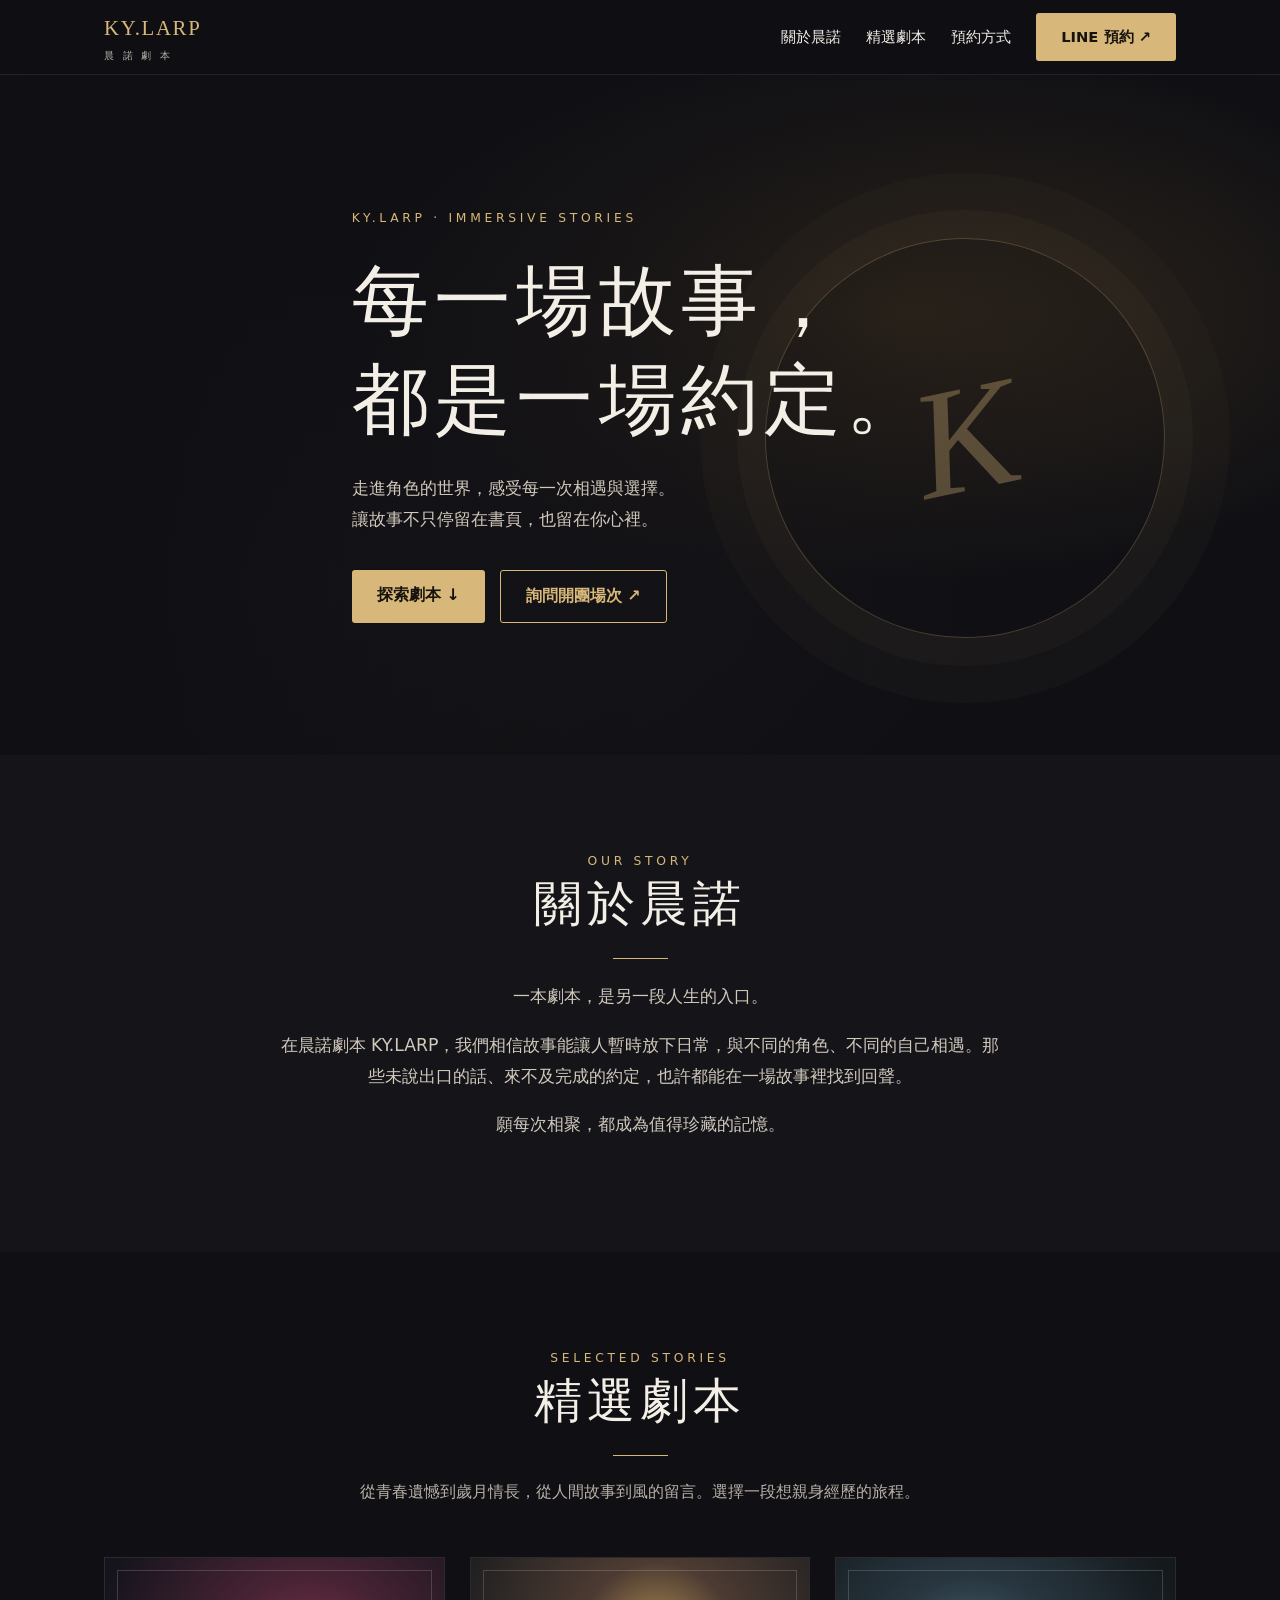
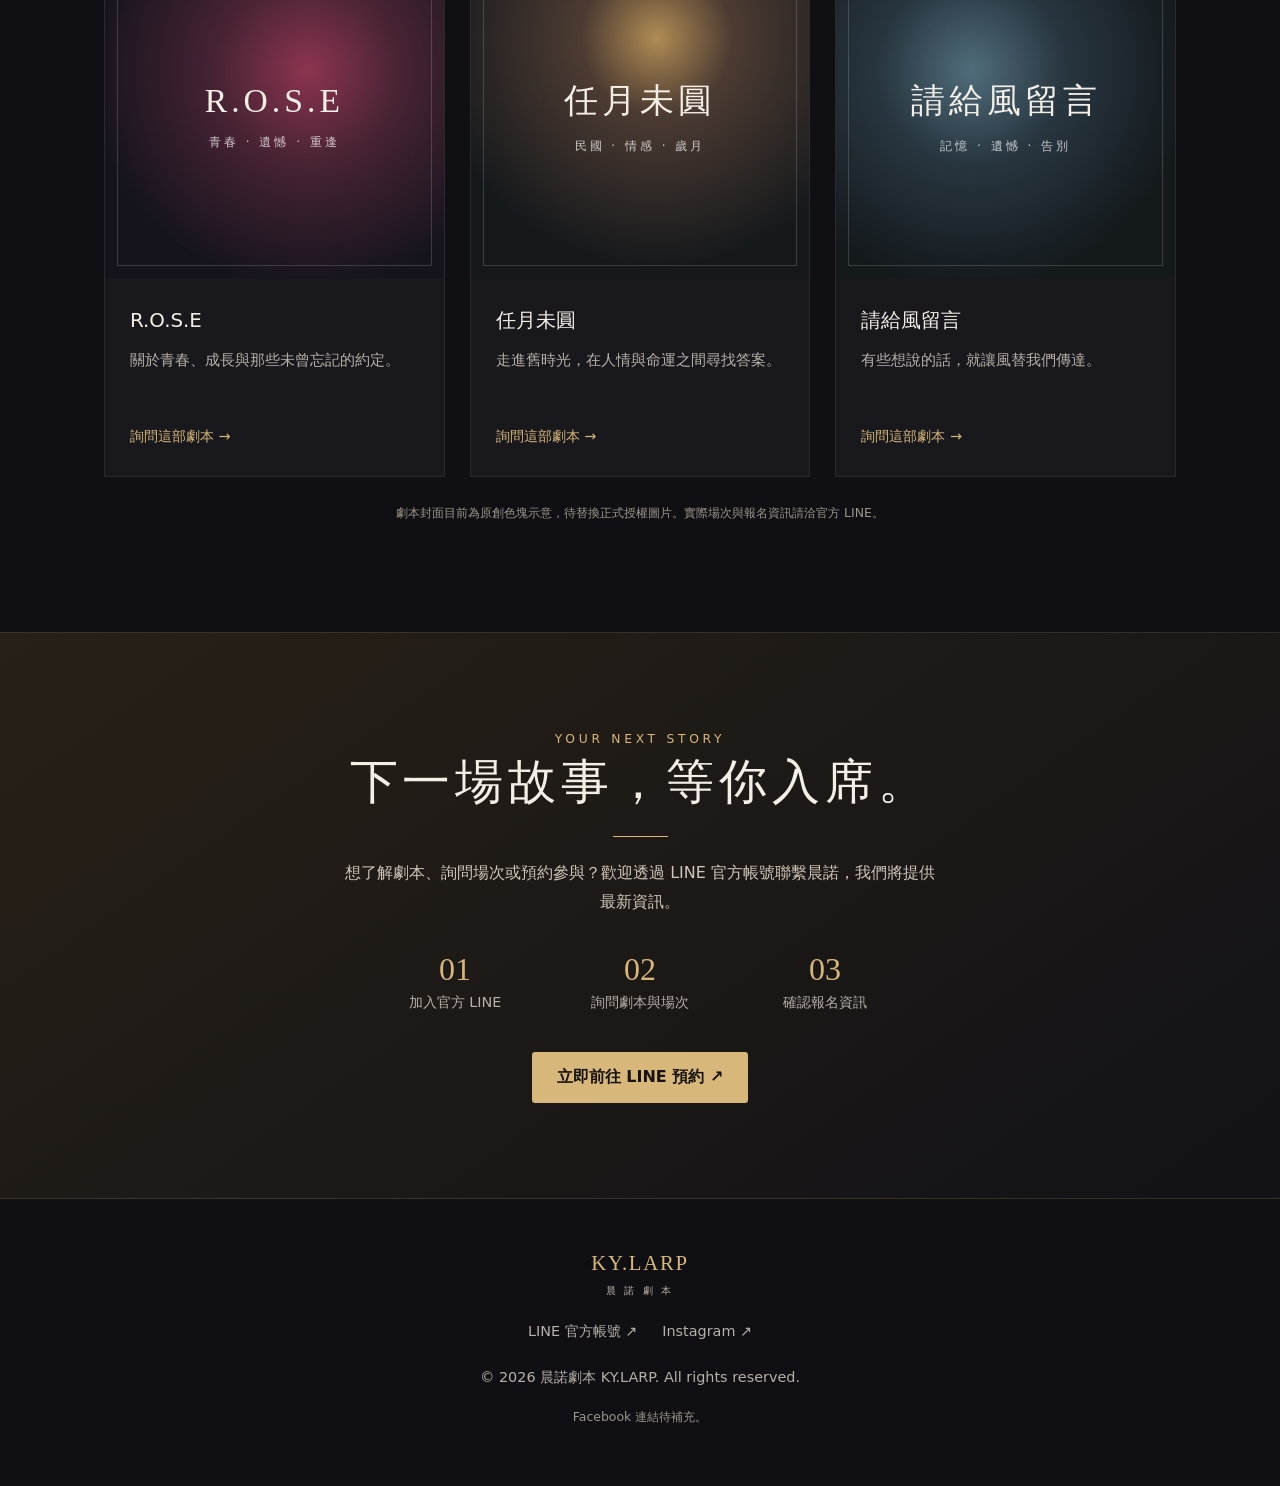
==== index.html @ 82d88dce "Add files via upload" ====
<!doctype html>
<html lang="zh-Hant"><head><meta charset="utf-8"><meta name="viewport" content="width=device-width,initial-scale=1"><meta name="description" content="晨諾劇本 KY.LARP｜每一場故事，都是一場約定。探索沉浸式劇本體驗，透過 LINE 官方帳號詢問場次與預約。"><meta name="theme-color" content="#101014"><title>晨諾劇本 KY.LARP｜每一場故事，都是一場約定</title><style>
:root{--bg:#101014;--panel:#19191d;--gold:#d7b77a;--light:#f3eee6;--muted:#b7b0a7;--line:#41372a}*{box-sizing:border-box}html{scroll-behavior:smooth}body{margin:0;background:var(--bg);color:var(--light);font-family:system-ui,-apple-system,"Noto Sans TC","Microsoft JhengHei",sans-serif;line-height:1.8}a{color:inherit;text-decoration:none}a:focus-visible{outline:2px solid var(--gold);outline-offset:5px}.wrap{max-width:1120px;margin:auto;padding:0 24px}header{position:sticky;top:0;z-index:20;background:#101014ee;backdrop-filter:blur(14px);border-bottom:1px solid #ffffff16}.nav{min-height:74px;display:flex;align-items:center;justify-content:space-between;gap:20px}.brand{font-family:Georgia,serif;font-size:1.3rem;letter-spacing:.08em;color:var(--gold);white-space:nowrap}.brand small{font-family:system-ui;font-size:.62rem;display:block;letter-spacing:.27em;color:var(--muted)}nav{display:flex;gap:25px;align-items:center;font-size:.92rem}nav a:hover,.social a:hover{color:var(--gold)}.btn{display:inline-block;background:var(--gold);color:#17120d;font-weight:700;border-radius:3px;padding:11px 25px;transition:.2s}.btn:hover{background:#f0d49e;transform:translateY(-2px)}.btn-outline{border:1px solid var(--gold);background:transparent;color:var(--gold)}.btn-outline:hover{background:#2a241b}.hero{min-height:680px;display:flex;align-items:center;position:relative;overflow:hidden;background:radial-gradient(ellipse at 70% 35%,#74552a55,transparent 43%),radial-gradient(ellipse at 20% 75%,#402c2b44,transparent 50%),#101014}.hero:before{content:"";position:absolute;inset:0;background:linear-gradient(90deg,#101014 10%,transparent 95%);pointer-events:none}.hero-content{position:relative;z-index:1;padding-top:100px;padding-bottom:100px}.eyebrow{letter-spacing:.3em;color:var(--gold);font-size:.77rem;text-transform:uppercase}.hero h1{font-size:clamp(2.6rem,6vw,5rem);font-weight:500;line-height:1.3;letter-spacing:.07em;margin:22px 0;font-family:Georgia,"Noto Serif TC",serif}.hero p{max-width:520px;color:#d2c9bd;font-size:1.07rem}.hero-actions{display:flex;gap:15px;flex-wrap:wrap;margin-top:35px}.ornament{position:absolute;right:9%;top:24%;width:min(35vw,400px);aspect-ratio:1;border:1px solid #d7b77a44;border-radius:50%;box-shadow:0 0 0 28px #d7b77a08,0 0 0 65px #d7b77a05;display:grid;place-items:center;color:#d7b77a55;font:italic clamp(5rem,12vw,11rem) Georgia,serif;transform:rotate(-12deg)}section{padding:95px 0}.section-title{text-align:center;margin:0 0 14px;font:400 clamp(2rem,4vw,3rem) Georgia,"Noto Serif TC",serif;letter-spacing:.1em}.sub{text-align:center;color:var(--muted);margin:0 auto 50px;max-width:670px}.divider{width:55px;height:1px;background:var(--gold);margin:22px auto}.about{background:#151519}.about-inner{max-width:730px;margin:auto;text-align:center;color:#d2c9bd;font-size:1.08rem}.grid{display:grid;grid-template-columns:repeat(3,minmax(0,1fr));gap:25px}.card{background:var(--panel);border:1px solid #ffffff14;overflow:hidden;transition:transform .2s,border-color .2s}.card:hover{transform:translateY(-5px);border-color:#d7b77a77}.cover{height:320px;display:flex;flex-direction:column;justify-content:center;align-items:center;text-align:center;padding:25px;position:relative;isolation:isolate;overflow:hidden}.cover:after{content:"";position:absolute;inset:12px;border:1px solid #ffffff2a;pointer-events:none}.cover h3{font:400 2.1rem Georgia,"Noto Serif TC",serif;letter-spacing:.12em;z-index:1;margin:0}.cover span{font-size:.75rem;letter-spacing:.25em;color:#ffffffbd;z-index:1;margin-top:12px}.rose{background:radial-gradient(circle at 60% 35%,#8c3450 0%,#472334 32%,#15141d 75%)}.moon{background:radial-gradient(circle at 55% 25%,#b08c54 0%,#4c3b32 25%,#16191c 75%)}.wind{background:radial-gradient(circle at 40% 35%,#506d7b 0%,#283640 32%,#14191c 75%)}.card-body{padding:25px}.card-body h4{font-size:1.24rem;margin:0 0 8px;font-weight:500}.card-body p{color:var(--muted);font-size:.94rem;min-height:55px;margin:0 0 20px}.card-body a{color:var(--gold);font-size:.9rem}.booking{background:linear-gradient(145deg,#272016,#121217);text-align:center;border-top:1px solid #d7b77a25;border-bottom:1px solid #d7b77a25}.booking p{color:#d0c7ba;max-width:600px;margin:0 auto 30px}.steps{display:flex;justify-content:center;gap:40px;flex-wrap:wrap;margin:35px auto}.step{min-width:145px}.step strong{display:block;font:2rem Georgia,serif;color:var(--gold)}.step span{color:var(--muted);font-size:.9rem}footer{padding:45px 0;text-align:center;color:var(--muted);font-size:.9rem}.social{display:flex;gap:25px;justify-content:center;flex-wrap:wrap;margin:20px 0}.note{font-size:.78rem;color:#9d9589}.mobile-menu{display:none}@media(max-width:760px){.nav{min-height:68px}.brand{font-size:1.1rem}nav{gap:12px;font-size:.78rem}nav .nav-about{display:none}.hero{min-height:570px}.hero-content{padding:90px 0}.ornament{opacity:.28;right:-12%;top:25%;width:60vw}.grid{grid-template-columns:1fr;max-width:470px;margin:auto}.cover{height:300px}section{padding:70px 0}.steps{gap:20px}}
</style></head><body>
<header><div class="wrap nav"><a class="brand" href="#home" aria-label="晨諾劇本首頁">KY.LARP<small>晨 諾 劇 本</small></a><nav aria-label="主選單"><a class="nav-about" href="#about">關於晨諾</a><a href="#stories">精選劇本</a><a href="#booking">預約方式</a><a class="btn" href="https://lin.ee/7139H4P" target="_blank" rel="noopener noreferrer">LINE 預約 ↗</a></nav></div></header>
<main><div class="hero" id="home"><div class="ornament" aria-hidden="true">K</div><div class="wrap hero-content"><div class="eyebrow">KY.LARP · Immersive Stories</div><h1>每一場故事，<br>都是一場約定。</h1><p>走進角色的世界，感受每一次相遇與選擇。<br>讓故事不只停留在書頁，也留在你心裡。</p><div class="hero-actions"><a class="btn" href="#stories">探索劇本 ↓</a><a class="btn btn-outline" href="https://lin.ee/7139H4P" target="_blank" rel="noopener noreferrer">詢問開團場次 ↗</a></div></div></div>
<section class="about" id="about"><div class="wrap"><div class="eyebrow" style="text-align:center">OUR STORY</div><h2 class="section-title">關於晨諾</h2><div class="divider"></div><div class="about-inner"><p>一本劇本，是另一段人生的入口。</p><p>在晨諾劇本 KY.LARP，我們相信故事能讓人暫時放下日常，與不同的角色、不同的自己相遇。那些未說出口的話、來不及完成的約定，也許都能在一場故事裡找到回聲。</p><p>願每次相聚，都成為值得珍藏的記憶。</p></div></div></section>
<section id="stories"><div class="wrap"><div class="eyebrow" style="text-align:center">SELECTED STORIES</div><h2 class="section-title">精選劇本</h2><div class="divider"></div><p class="sub">從青春遺憾到歲月情長，從人間故事到風的留言。選擇一段想親身經歷的旅程。</p><div class="grid"><article class="card"><div class="cover rose"><h3>R.O.S.E</h3><span>青春 · 遺憾 · 重逢</span></div><div class="card-body"><h4>R.O.S.E</h4><p>關於青春、成長與那些未曾忘記的約定。</p><a href="https://lin.ee/7139H4P" target="_blank" rel="noopener noreferrer">詢問這部劇本 →</a></div></article><article class="card"><div class="cover moon"><h3>任月未圓</h3><span>民國 · 情感 · 歲月</span></div><div class="card-body"><h4>任月未圓</h4><p>走進舊時光，在人情與命運之間尋找答案。</p><a href="https://lin.ee/7139H4P" target="_blank" rel="noopener noreferrer">詢問這部劇本 →</a></div></article><article class="card"><div class="cover wind"><h3>請給風留言</h3><span>記憶 · 遺憾 · 告別</span></div><div class="card-body"><h4>請給風留言</h4><p>有些想說的話，就讓風替我們傳達。</p><a href="https://lin.ee/7139H4P" target="_blank" rel="noopener noreferrer">詢問這部劇本 →</a></div></article></div><p class="note" style="text-align:center;margin-top:25px">劇本封面目前為原創色塊示意，待替換正式授權圖片。實際場次與報名資訊請洽官方 LINE。</p></div></section>
<section class="booking" id="booking"><div class="wrap"><div class="eyebrow">YOUR NEXT STORY</div><h2 class="section-title">下一場故事，等你入席。</h2><div class="divider"></div><p>想了解劇本、詢問場次或預約參與？歡迎透過 LINE 官方帳號聯繫晨諾，我們將提供最新資訊。</p><div class="steps"><div class="step"><strong>01</strong><span>加入官方 LINE</span></div><div class="step"><strong>02</strong><span>詢問劇本與場次</span></div><div class="step"><strong>03</strong><span>確認報名資訊</span></div></div><a class="btn" href="https://lin.ee/7139H4P" target="_blank" rel="noopener noreferrer">立即前往 LINE 預約 ↗</a></div></section></main>
<footer><div class="wrap"><div class="brand">KY.LARP<small>晨 諾 劇 本</small></div><div class="social"><a href="https://lin.ee/7139H4P" target="_blank" rel="noopener noreferrer">LINE 官方帳號 ↗</a><a href="https://www.instagram.com/ky.larp?obrf=MW9jNWhvdXUwZjFtaQ==" target="_blank" rel="noopener noreferrer">Instagram ↗</a></div><p>© <span id="year">2026</span> 晨諾劇本 KY.LARP. All rights reserved.</p><p class="note">Facebook 連結待補充。</p></div></footer><script>document.getElementById('year').textContent=new Date().getFullYear()</script></body></html>
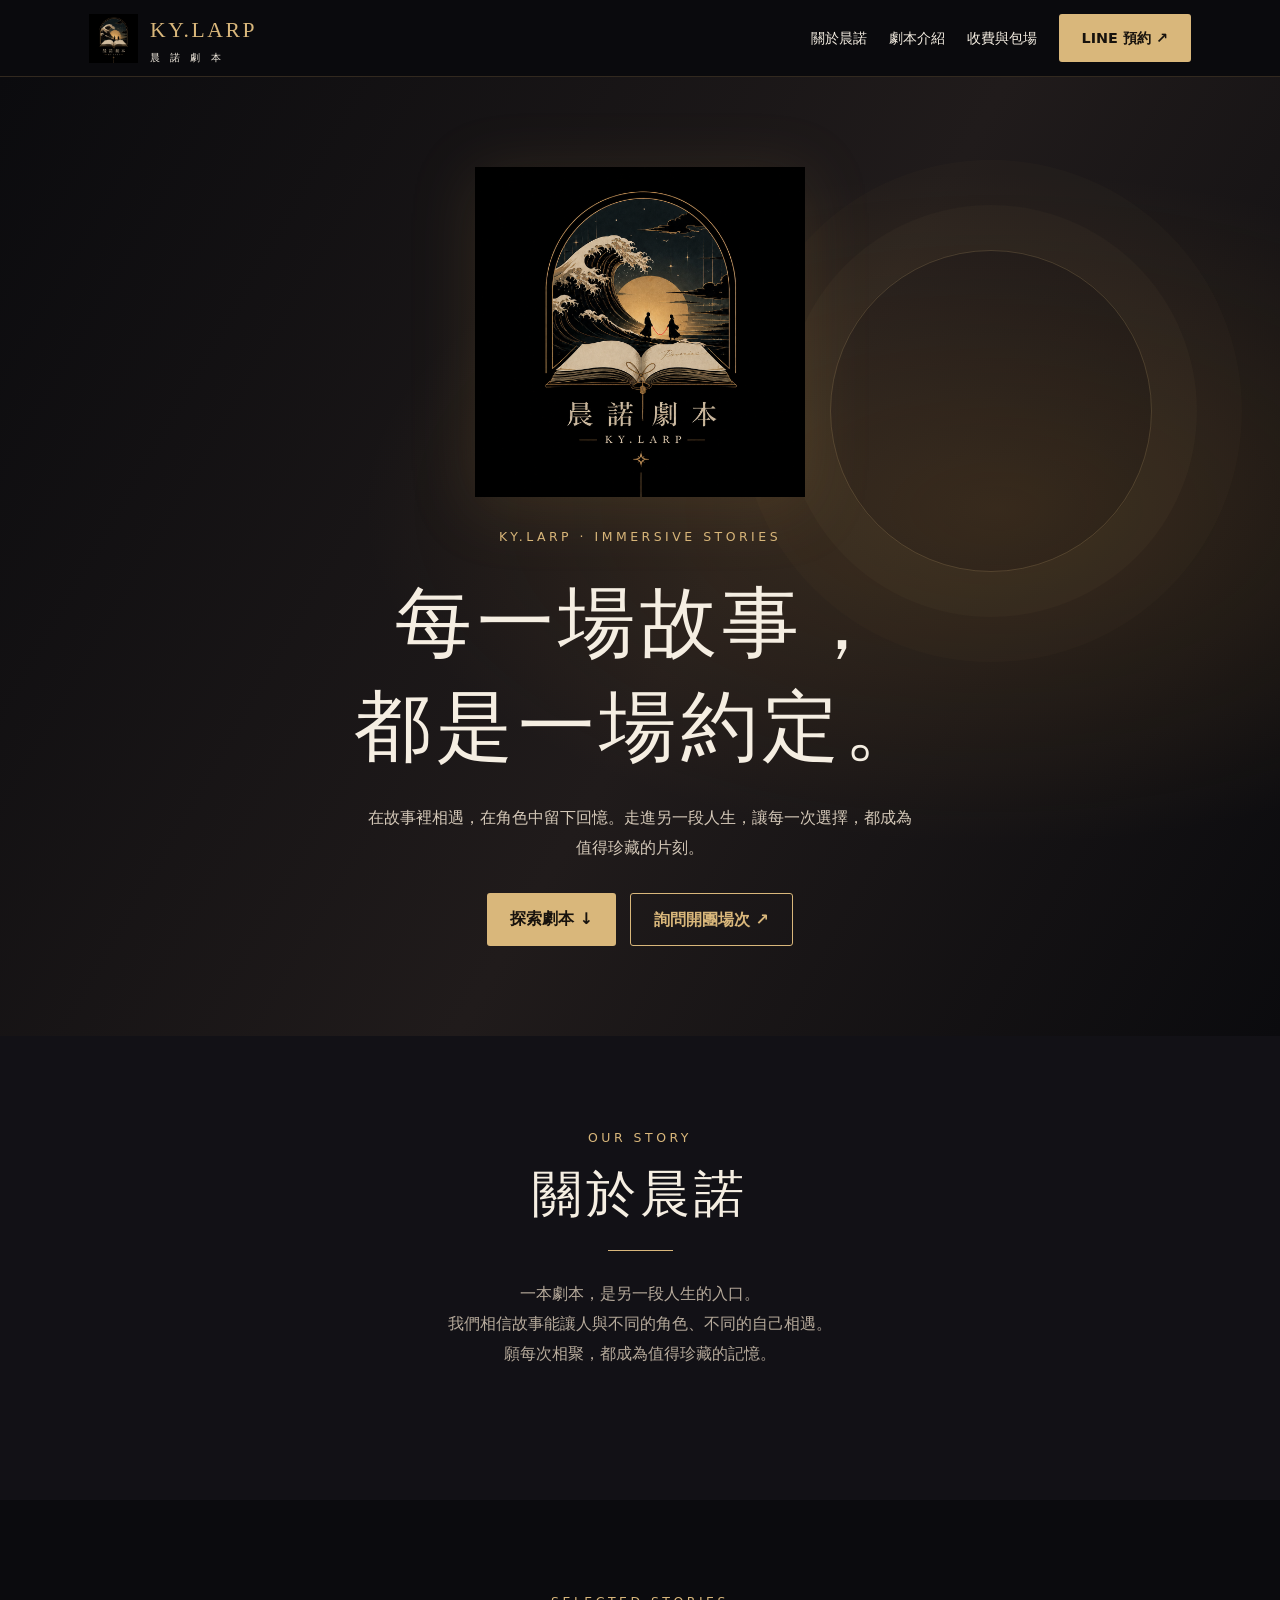
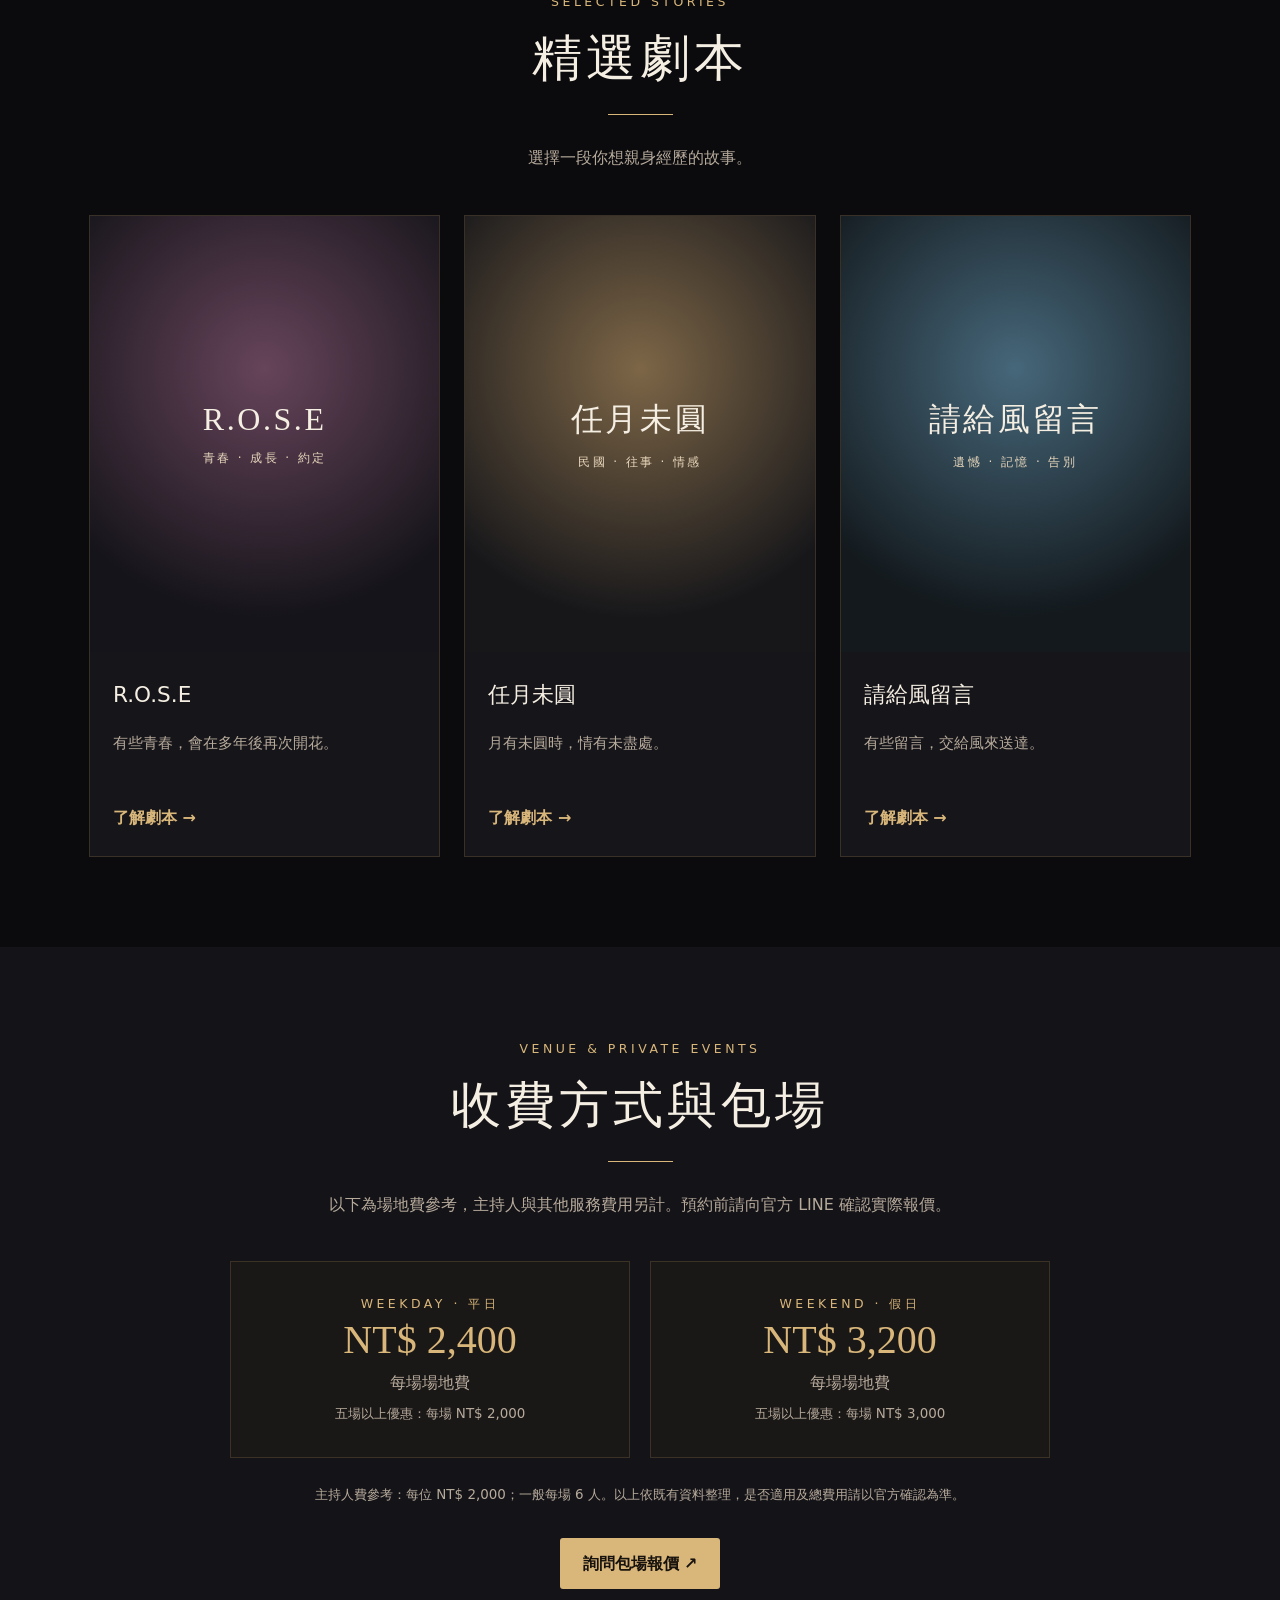
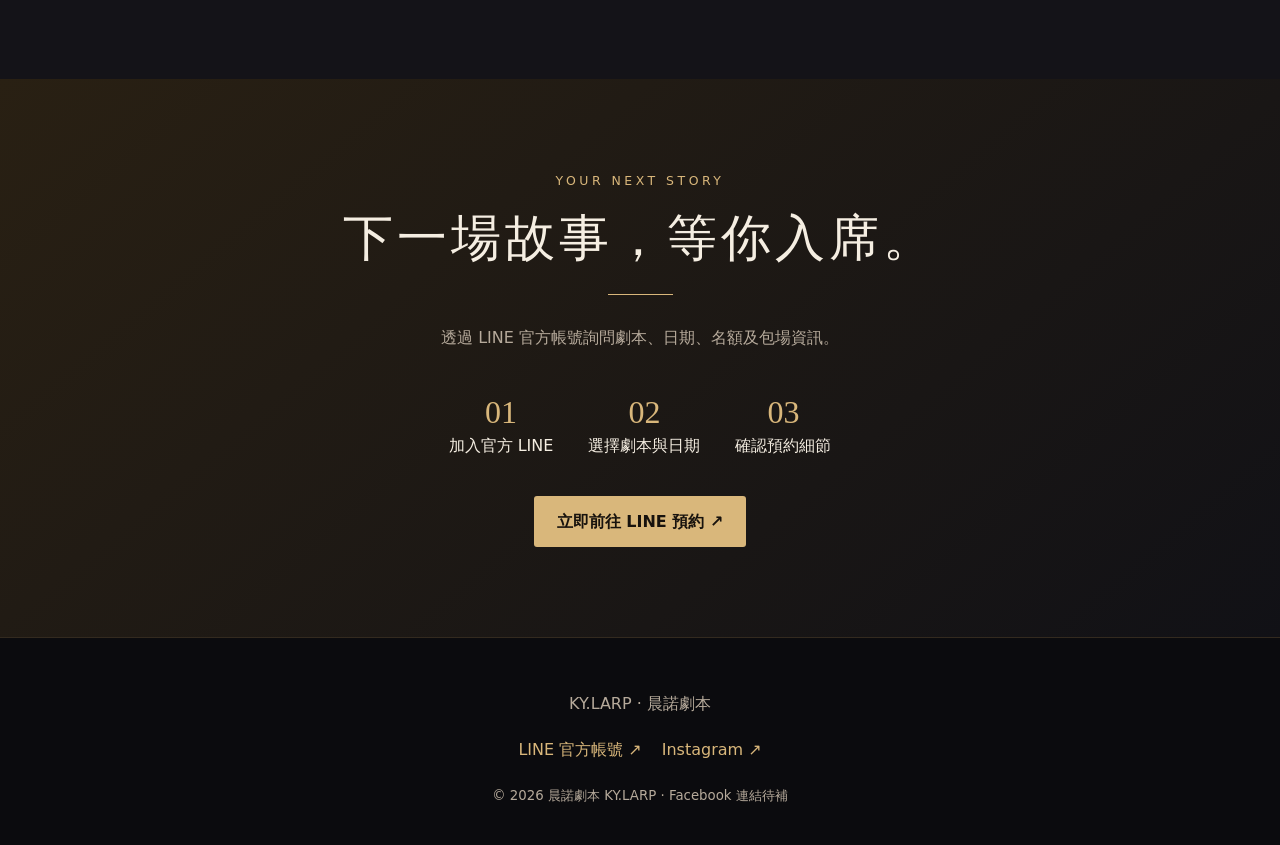
==== commit 9ffee07b: "Add files via upload" ====
--- a/index.html
+++ b/index.html
@@ -1,10 +1 @@
-<!doctype html>
-<html lang="zh-Hant"><head><meta charset="utf-8"><meta name="viewport" content="width=device-width,initial-scale=1"><meta name="description" content="晨諾劇本 KY.LARP｜每一場故事，都是一場約定。探索沉浸式劇本體驗，透過 LINE 官方帳號詢問場次與預約。"><meta name="theme-color" content="#101014"><title>晨諾劇本 KY.LARP｜每一場故事，都是一場約定</title><style>
-:root{--bg:#101014;--panel:#19191d;--gold:#d7b77a;--light:#f3eee6;--muted:#b7b0a7;--line:#41372a}*{box-sizing:border-box}html{scroll-behavior:smooth}body{margin:0;background:var(--bg);color:var(--light);font-family:system-ui,-apple-system,"Noto Sans TC","Microsoft JhengHei",sans-serif;line-height:1.8}a{color:inherit;text-decoration:none}a:focus-visible{outline:2px solid var(--gold);outline-offset:5px}.wrap{max-width:1120px;margin:auto;padding:0 24px}header{position:sticky;top:0;z-index:20;background:#101014ee;backdrop-filter:blur(14px);border-bottom:1px solid #ffffff16}.nav{min-height:74px;display:flex;align-items:center;justify-content:space-between;gap:20px}.brand{font-family:Georgia,serif;font-size:1.3rem;letter-spacing:.08em;color:var(--gold);white-space:nowrap}.brand small{font-family:system-ui;font-size:.62rem;display:block;letter-spacing:.27em;color:var(--muted)}nav{display:flex;gap:25px;align-items:center;font-size:.92rem}nav a:hover,.social a:hover{color:var(--gold)}.btn{display:inline-block;background:var(--gold);color:#17120d;font-weight:700;border-radius:3px;padding:11px 25px;transition:.2s}.btn:hover{background:#f0d49e;transform:translateY(-2px)}.btn-outline{border:1px solid var(--gold);background:transparent;color:var(--gold)}.btn-outline:hover{background:#2a241b}.hero{min-height:680px;display:flex;align-items:center;position:relative;overflow:hidden;background:radial-gradient(ellipse at 70% 35%,#74552a55,transparent 43%),radial-gradient(ellipse at 20% 75%,#402c2b44,transparent 50%),#101014}.hero:before{content:"";position:absolute;inset:0;background:linear-gradient(90deg,#101014 10%,transparent 95%);pointer-events:none}.hero-content{position:relative;z-index:1;padding-top:100px;padding-bottom:100px}.eyebrow{letter-spacing:.3em;color:var(--gold);font-size:.77rem;text-transform:uppercase}.hero h1{font-size:clamp(2.6rem,6vw,5rem);font-weight:500;line-height:1.3;letter-spacing:.07em;margin:22px 0;font-family:Georgia,"Noto Serif TC",serif}.hero p{max-width:520px;color:#d2c9bd;font-size:1.07rem}.hero-actions{display:flex;gap:15px;flex-wrap:wrap;margin-top:35px}.ornament{position:absolute;right:9%;top:24%;width:min(35vw,400px);aspect-ratio:1;border:1px solid #d7b77a44;border-radius:50%;box-shadow:0 0 0 28px #d7b77a08,0 0 0 65px #d7b77a05;display:grid;place-items:center;color:#d7b77a55;font:italic clamp(5rem,12vw,11rem) Georgia,serif;transform:rotate(-12deg)}section{padding:95px 0}.section-title{text-align:center;margin:0 0 14px;font:400 clamp(2rem,4vw,3rem) Georgia,"Noto Serif TC",serif;letter-spacing:.1em}.sub{text-align:center;color:var(--muted);margin:0 auto 50px;max-width:670px}.divider{width:55px;height:1px;background:var(--gold);margin:22px auto}.about{background:#151519}.about-inner{max-width:730px;margin:auto;text-align:center;color:#d2c9bd;font-size:1.08rem}.grid{display:grid;grid-template-columns:repeat(3,minmax(0,1fr));gap:25px}.card{background:var(--panel);border:1px solid #ffffff14;overflow:hidden;transition:transform .2s,border-color .2s}.card:hover{transform:translateY(-5px);border-color:#d7b77a77}.cover{height:320px;display:flex;flex-direction:column;justify-content:center;align-items:center;text-align:center;padding:25px;position:relative;isolation:isolate;overflow:hidden}.cover:after{content:"";position:absolute;inset:12px;border:1px solid #ffffff2a;pointer-events:none}.cover h3{font:400 2.1rem Georgia,"Noto Serif TC",serif;letter-spacing:.12em;z-index:1;margin:0}.cover span{font-size:.75rem;letter-spacing:.25em;color:#ffffffbd;z-index:1;margin-top:12px}.rose{background:radial-gradient(circle at 60% 35%,#8c3450 0%,#472334 32%,#15141d 75%)}.moon{background:radial-gradient(circle at 55% 25%,#b08c54 0%,#4c3b32 25%,#16191c 75%)}.wind{background:radial-gradient(circle at 40% 35%,#506d7b 0%,#283640 32%,#14191c 75%)}.card-body{padding:25px}.card-body h4{font-size:1.24rem;margin:0 0 8px;font-weight:500}.card-body p{color:var(--muted);font-size:.94rem;min-height:55px;margin:0 0 20px}.card-body a{color:var(--gold);font-size:.9rem}.booking{background:linear-gradient(145deg,#272016,#121217);text-align:center;border-top:1px solid #d7b77a25;border-bottom:1px solid #d7b77a25}.booking p{color:#d0c7ba;max-width:600px;margin:0 auto 30px}.steps{display:flex;justify-content:center;gap:40px;flex-wrap:wrap;margin:35px auto}.step{min-width:145px}.step strong{display:block;font:2rem Georgia,serif;color:var(--gold)}.step span{color:var(--muted);font-size:.9rem}footer{padding:45px 0;text-align:center;color:var(--muted);font-size:.9rem}.social{display:flex;gap:25px;justify-content:center;flex-wrap:wrap;margin:20px 0}.note{font-size:.78rem;color:#9d9589}.mobile-menu{display:none}@media(max-width:760px){.nav{min-height:68px}.brand{font-size:1.1rem}nav{gap:12px;font-size:.78rem}nav .nav-about{display:none}.hero{min-height:570px}.hero-content{padding:90px 0}.ornament{opacity:.28;right:-12%;top:25%;width:60vw}.grid{grid-template-columns:1fr;max-width:470px;margin:auto}.cover{height:300px}section{padding:70px 0}.steps{gap:20px}}
-</style></head><body>
-<header><div class="wrap nav"><a class="brand" href="#home" aria-label="晨諾劇本首頁">KY.LARP<small>晨 諾 劇 本</small></a><nav aria-label="主選單"><a class="nav-about" href="#about">關於晨諾</a><a href="#stories">精選劇本</a><a href="#booking">預約方式</a><a class="btn" href="https://lin.ee/7139H4P" target="_blank" rel="noopener noreferrer">LINE 預約 ↗</a></nav></div></header>
-<main><div class="hero" id="home"><div class="ornament" aria-hidden="true">K</div><div class="wrap hero-content"><div class="eyebrow">KY.LARP · Immersive Stories</div><h1>每一場故事，<br>都是一場約定。</h1><p>走進角色的世界，感受每一次相遇與選擇。<br>讓故事不只停留在書頁，也留在你心裡。</p><div class="hero-actions"><a class="btn" href="#stories">探索劇本 ↓</a><a class="btn btn-outline" href="https://lin.ee/7139H4P" target="_blank" rel="noopener noreferrer">詢問開團場次 ↗</a></div></div></div>
-<section class="about" id="about"><div class="wrap"><div class="eyebrow" style="text-align:center">OUR STORY</div><h2 class="section-title">關於晨諾</h2><div class="divider"></div><div class="about-inner"><p>一本劇本，是另一段人生的入口。</p><p>在晨諾劇本 KY.LARP，我們相信故事能讓人暫時放下日常，與不同的角色、不同的自己相遇。那些未說出口的話、來不及完成的約定，也許都能在一場故事裡找到回聲。</p><p>願每次相聚，都成為值得珍藏的記憶。</p></div></div></section>
-<section id="stories"><div class="wrap"><div class="eyebrow" style="text-align:center">SELECTED STORIES</div><h2 class="section-title">精選劇本</h2><div class="divider"></div><p class="sub">從青春遺憾到歲月情長，從人間故事到風的留言。選擇一段想親身經歷的旅程。</p><div class="grid"><article class="card"><div class="cover rose"><h3>R.O.S.E</h3><span>青春 · 遺憾 · 重逢</span></div><div class="card-body"><h4>R.O.S.E</h4><p>關於青春、成長與那些未曾忘記的約定。</p><a href="https://lin.ee/7139H4P" target="_blank" rel="noopener noreferrer">詢問這部劇本 →</a></div></article><article class="card"><div class="cover moon"><h3>任月未圓</h3><span>民國 · 情感 · 歲月</span></div><div class="card-body"><h4>任月未圓</h4><p>走進舊時光，在人情與命運之間尋找答案。</p><a href="https://lin.ee/7139H4P" target="_blank" rel="noopener noreferrer">詢問這部劇本 →</a></div></article><article class="card"><div class="cover wind"><h3>請給風留言</h3><span>記憶 · 遺憾 · 告別</span></div><div class="card-body"><h4>請給風留言</h4><p>有些想說的話，就讓風替我們傳達。</p><a href="https://lin.ee/7139H4P" target="_blank" rel="noopener noreferrer">詢問這部劇本 →</a></div></article></div><p class="note" style="text-align:center;margin-top:25px">劇本封面目前為原創色塊示意，待替換正式授權圖片。實際場次與報名資訊請洽官方 LINE。</p></div></section>
-<section class="booking" id="booking"><div class="wrap"><div class="eyebrow">YOUR NEXT STORY</div><h2 class="section-title">下一場故事，等你入席。</h2><div class="divider"></div><p>想了解劇本、詢問場次或預約參與？歡迎透過 LINE 官方帳號聯繫晨諾，我們將提供最新資訊。</p><div class="steps"><div class="step"><strong>01</strong><span>加入官方 LINE</span></div><div class="step"><strong>02</strong><span>詢問劇本與場次</span></div><div class="step"><strong>03</strong><span>確認報名資訊</span></div></div><a class="btn" href="https://lin.ee/7139H4P" target="_blank" rel="noopener noreferrer">立即前往 LINE 預約 ↗</a></div></section></main>
-<footer><div class="wrap"><div class="brand">KY.LARP<small>晨 諾 劇 本</small></div><div class="social"><a href="https://lin.ee/7139H4P" target="_blank" rel="noopener noreferrer">LINE 官方帳號 ↗</a><a href="https://www.instagram.com/ky.larp?obrf=MW9jNWhvdXUwZjFtaQ==" target="_blank" rel="noopener noreferrer">Instagram ↗</a></div><p>© <span id="year">2026</span> 晨諾劇本 KY.LARP. All rights reserved.</p><p class="note">Facebook 連結待補充。</p></div></footer><script>document.getElementById('year').textContent=new Date().getFullYear()</script></body></html>
+<!doctype html><html lang="zh-Hant"><head><meta charset="utf-8"><meta name="viewport" content="width=device-width,initial-scale=1"><meta name="theme-color" content="#0b0b0e"><meta name="description" content="晨諾劇本 KY.LARP｜沉浸式劇本體驗、劇本介紹與預約詢問。"><title>官方網站｜晨諾劇本 KY.LARP</title><link rel="stylesheet" href="assets/style.css"></head><body><header><div class="wrap nav"><a class="brand" href="index.html" aria-label="晨諾劇本首頁"><img src="assets/logo.png" alt="" onerror="this.hidden=true"> <span>KY.LARP<small>晨 諾 劇 本</small></span></a><nav aria-label="網站導覽"><a href="index.html#about">關於晨諾</a><a href="index.html#stories">劇本介紹</a><a href="index.html#pricing">收費與包場</a><a class="btn" href="https://lin.ee/7139H4P" target="_blank" rel="noopener noreferrer">LINE 預約 ↗</a></nav></div></header><main><section class="hero" id="home"><div class="wrap"><img class="hero-logo" src="assets/logo.png" alt="晨諾劇本 KY.LARP 官方品牌標誌"><div class="eyebrow">KY.LARP · IMMERSIVE STORIES</div><h1>每一場故事，<br>都是一場約定。</h1><p>在故事裡相遇，在角色中留下回憶。走進另一段人生，讓每一次選擇，都成為值得珍藏的片刻。</p><div class="actions"><a class="btn" href="#stories">探索劇本 ↓</a><a class="btn outline" href="https://lin.ee/7139H4P" target="_blank" rel="noopener noreferrer">詢問開團場次 ↗</a></div></div></section><section class="about center" id="about"><div class="wrap"><div class="eyebrow">OUR STORY</div><h2 class="section-title">關於晨諾</h2><div class="rule"></div><p class="lead">一本劇本，是另一段人生的入口。<br>我們相信故事能讓人與不同的角色、不同的自己相遇。<br>願每次相聚，都成為值得珍藏的記憶。</p></div></section><section id="stories"><div class="wrap"><div class="eyebrow center">SELECTED STORIES</div><h2 class="section-title center">精選劇本</h2><div class="rule"></div><p class="lead center">選擇一段你想親身經歷的故事。</p><div class="grid"><article class="card"><a href="stories/rose.html" aria-label="查看R.O.S.E介紹"><div class="cover rose"><img src="assets/rose.jpg" alt="R.O.S.E 正式封面" onerror="this.hidden=true"><div class="fallback">R.O.S.E<small>青春 · 成長 · 約定</small></div></div></a><div class="card-body"><h3>R.O.S.E</h3><p>有些青春，會在多年後再次開花。</p><a class="textlink" href="stories/rose.html">了解劇本 →</a></div></article><article class="card"><a href="stories/moon.html" aria-label="查看任月未圓介紹"><div class="cover moon"><img src="assets/moon.jpg" alt="任月未圓 正式封面" onerror="this.hidden=true"><div class="fallback">任月未圓<small>民國 · 往事 · 情感</small></div></div></a><div class="card-body"><h3>任月未圓</h3><p>月有未圓時，情有未盡處。</p><a class="textlink" href="stories/moon.html">了解劇本 →</a></div></article><article class="card"><a href="stories/wind.html" aria-label="查看請給風留言介紹"><div class="cover wind"><img src="assets/wind.jpg" alt="請給風留言 正式封面" onerror="this.hidden=true"><div class="fallback">請給風留言<small>遺憾 · 記憶 · 告別</small></div></div></a><div class="card-body"><h3>請給風留言</h3><p>有些留言，交給風來送達。</p><a class="textlink" href="stories/wind.html">了解劇本 →</a></div></article></div></div></section><section class="pricing" id="pricing"><div class="wrap center"><div class="eyebrow">VENUE & PRIVATE EVENTS</div><h2 class="section-title">收費方式與包場</h2><div class="rule"></div><p class="lead">以下為場地費參考，主持人與其他服務費用另計。預約前請向官方 LINE 確認實際報價。</p><div class="price-grid"><div class="price-box"><div class="eyebrow">WEEKDAY · 平日</div><strong>NT$ 2,400</strong><p>每場場地費</p><div class="fine">五場以上優惠：每場 NT$ 2,000</div></div><div class="price-box"><div class="eyebrow">WEEKEND · 假日</div><strong>NT$ 3,200</strong><p>每場場地費</p><div class="fine">五場以上優惠：每場 NT$ 3,000</div></div></div><p class="fine" style="margin-top:25px">主持人費參考：每位 NT$ 2,000；一般每場 6 人。以上依既有資料整理，是否適用及總費用請以官方確認為準。</p><div class="actions" style="justify-content:center"><a class="btn" href="https://lin.ee/7139H4P" target="_blank" rel="noopener noreferrer">詢問包場報價 ↗</a></div></div></section><section class="booking" id="booking"><div class="wrap"><div class="eyebrow">YOUR NEXT STORY</div><h2 class="section-title">下一場故事，等你入席。</h2><div class="rule"></div><p class="lead">透過 LINE 官方帳號詢問劇本、日期、名額及包場資訊。</p><div class="steps"><div><span>01</span>加入官方 LINE</div><div><span>02</span>選擇劇本與日期</div><div><span>03</span>確認預約細節</div></div><a class="btn" href="https://lin.ee/7139H4P" target="_blank" rel="noopener noreferrer">立即前往 LINE 預約 ↗</a></div></section></main><footer><div class="wrap"><p>KY.LARP · 晨諾劇本</p><p><a href="https://lin.ee/7139H4P" target="_blank" rel="noopener noreferrer">LINE 官方帳號 ↗</a><a href="https://www.instagram.com/ky.larp?obrf=MW9jNWhvdXUwZjFtaQ==" target="_blank" rel="noopener noreferrer">Instagram ↗</a></p><small>© <span id="year">2026</span> 晨諾劇本 KY.LARP · Facebook 連結待補</small></div></footer><script>document.getElementById('year').textContent=new Date().getFullYear()</script></body></html>
--- a/assets/style.css
+++ b/assets/style.css
@@ -0,0 +1,9 @@
+
+:root{--bg:#0b0b0e;--panel:#16151a;--gold:#d9b77b;--cream:#f5eee2;--muted:#b6aa9b;--border:#6e583b66}*{box-sizing:border-box}html{scroll-behavior:smooth}body{margin:0;background:var(--bg);color:var(--cream);font-family:system-ui,"Noto Sans TC",sans-serif;line-height:1.85}a{color:inherit;text-decoration:none}a:focus-visible{outline:2px solid var(--gold);outline-offset:4px}.wrap{max-width:1150px;margin:auto;padding:0 24px}header{position:sticky;top:0;z-index:9;background:#0b0b0ef0;border-bottom:1px solid var(--border);backdrop-filter:blur(12px)}.nav{display:flex;align-items:center;justify-content:space-between;min-height:76px;gap:20px}.brand{display:flex;align-items:center;gap:12px;font-family:Georgia,serif;letter-spacing:.12em;color:var(--gold);font-size:1.35rem}.brand img{width:49px;height:49px;object-fit:contain}.brand small{display:block;font:10px system-ui;letter-spacing:.35em;color:var(--cream)}nav{display:flex;gap:22px;align-items:center;font-size:.9rem}nav a:hover,.textlink:hover{color:var(--gold)}.btn{display:inline-block;background:var(--gold);color:#17120d;padding:11px 23px;border-radius:3px;font-weight:700}.btn:hover{background:#f2d5a1}.outline{background:transparent;color:var(--gold);border:1px solid var(--gold)}.outline:hover{background:#342a1b}.hero{position:relative;min-height:640px;display:flex;align-items:center;background:radial-gradient(ellipse at 78% 45%,#88602a44,transparent 45%),linear-gradient(120deg,#0b0b0e,#201b1b 55%,#0b0b0e)}.hero:after{content:"";position:absolute;right:10%;top:18%;width:320px;height:320px;border:1px solid #d9b77b35;border-radius:50%;box-shadow:0 0 0 45px #d9b77b08,0 0 0 90px #d9b77b05;pointer-events:none}.hero .wrap{width:100%;position:relative;z-index:1}.eyebrow{color:var(--gold);font-size:.78rem;letter-spacing:.28em}.hero h1{font:400 clamp(2.7rem,6vw,5.4rem)/1.35 Georgia,"Noto Serif TC",serif;letter-spacing:.06em;margin:24px 0}.hero p{max-width:550px;color:#d4c8b8}.actions{display:flex;flex-wrap:wrap;gap:14px;margin-top:30px}section{padding:90px 0}.center{text-align:center}.section-title{font:400 clamp(2rem,4vw,3.1rem) Georgia,"Noto Serif TC",serif;letter-spacing:.08em;margin:12px 0}.lead{color:var(--muted);max-width:730px;margin:0 auto 42px}.rule{width:65px;height:1px;background:var(--gold);margin:22px auto 28px}.about{background:#121116}.grid{display:grid;grid-template-columns:repeat(3,minmax(0,1fr));gap:24px}.card{background:var(--panel);border:1px solid var(--border);overflow:hidden;transition:transform .2s}.card:hover{transform:translateY(-4px)}.cover{aspect-ratio:4/5;position:relative;display:grid;place-items:center;overflow:hidden;background:radial-gradient(circle at 50% 35%,#66445a,#15141a 75%)}.cover.moon{background:radial-gradient(circle at 50% 35%,#7d6647,#17171a 75%)}.cover.wind{background:radial-gradient(circle at 50% 35%,#46677a,#13191d 75%)}.cover img{position:absolute;inset:0;width:100%;height:100%;object-fit:cover}.cover .fallback{position:relative;text-align:center;padding:24px;font:400 2rem Georgia,"Noto Serif TC",serif;letter-spacing:.08em}.cover .fallback small{display:block;font:12px system-ui;letter-spacing:.2em;color:#e8d7bc;margin-top:12px}.cover:has(img:not([hidden])) .fallback{display:none}.card-body{padding:23px}.card-body h3{margin:0 0 8px;font-size:1.35rem;font-weight:500}.card-body p{color:var(--muted);font-size:.93rem;min-height:58px}.textlink{color:var(--gold);font-weight:600}.pricing{background:#141318}.price-grid{display:grid;grid-template-columns:repeat(2,1fr);gap:20px;max-width:820px;margin:auto}.price-box{border:1px solid var(--border);background:#1a1717;padding:30px}.price-box strong{font:400 2.5rem Georgia,serif;color:var(--gold)}.price-box p{margin:5px 0;color:var(--muted)}.fine{font-size:.84rem;color:var(--muted)}.booking{text-align:center;background:linear-gradient(140deg,#292013,#111116)}.steps{display:flex;justify-content:center;flex-wrap:wrap;gap:35px;margin:35px 0}.steps span{color:var(--gold);font:2rem Georgia,serif;display:block}footer{border-top:1px solid var(--border);padding:35px 0;text-align:center;color:var(--muted)}footer a{margin:0 10px;color:var(--gold)}.story-hero{padding:75px 0;background:linear-gradient(120deg,#17131a,#111114)}.story-layout{display:grid;grid-template-columns:minmax(220px,370px) 1fr;gap:65px;align-items:center}.story-layout .cover{border:1px solid var(--border)}.story-layout h1{font:400 clamp(2.7rem,5vw,4.5rem) Georgia,"Noto Serif TC",serif;margin:15px 0}.story-layout p{color:#d2c7ba}.story-info{max-width:790px;margin:auto}.story-info p{color:#d2c7ba}.back{color:var(--gold);display:inline-block;margin-bottom:22px}.asset-note{font-size:.8rem;color:#a79c8e}@media(max-width:800px){.nav{flex-wrap:wrap;padding:12px 0}nav{gap:12px;flex-wrap:wrap;font-size:.8rem}.hero{min-height:550px}.hero:after{opacity:.25;right:-140px}.grid{grid-template-columns:1fr;max-width:460px;margin:auto}.price-grid,.story-layout{grid-template-columns:1fr}.story-layout{gap:25px}.story-layout .cover{max-width:340px}section{padding:65px 0}}@media(prefers-reduced-motion:reduce){html{scroll-behavior:auto}.card{transition:none}}
+
+/* Official logo on the homepage */
+.hero-logo{display:block;width:min(330px,66vw);height:auto;margin:0 auto 28px;object-fit:contain;filter:drop-shadow(0 10px 32px rgba(195,147,69,.15))}
+.hero .wrap{text-align:center}
+.hero .actions{justify-content:center}
+.hero p{margin-left:auto;margin-right:auto}
+@media(max-width:600px){.hero-logo{width:min(245px,72vw);margin-bottom:20px}}
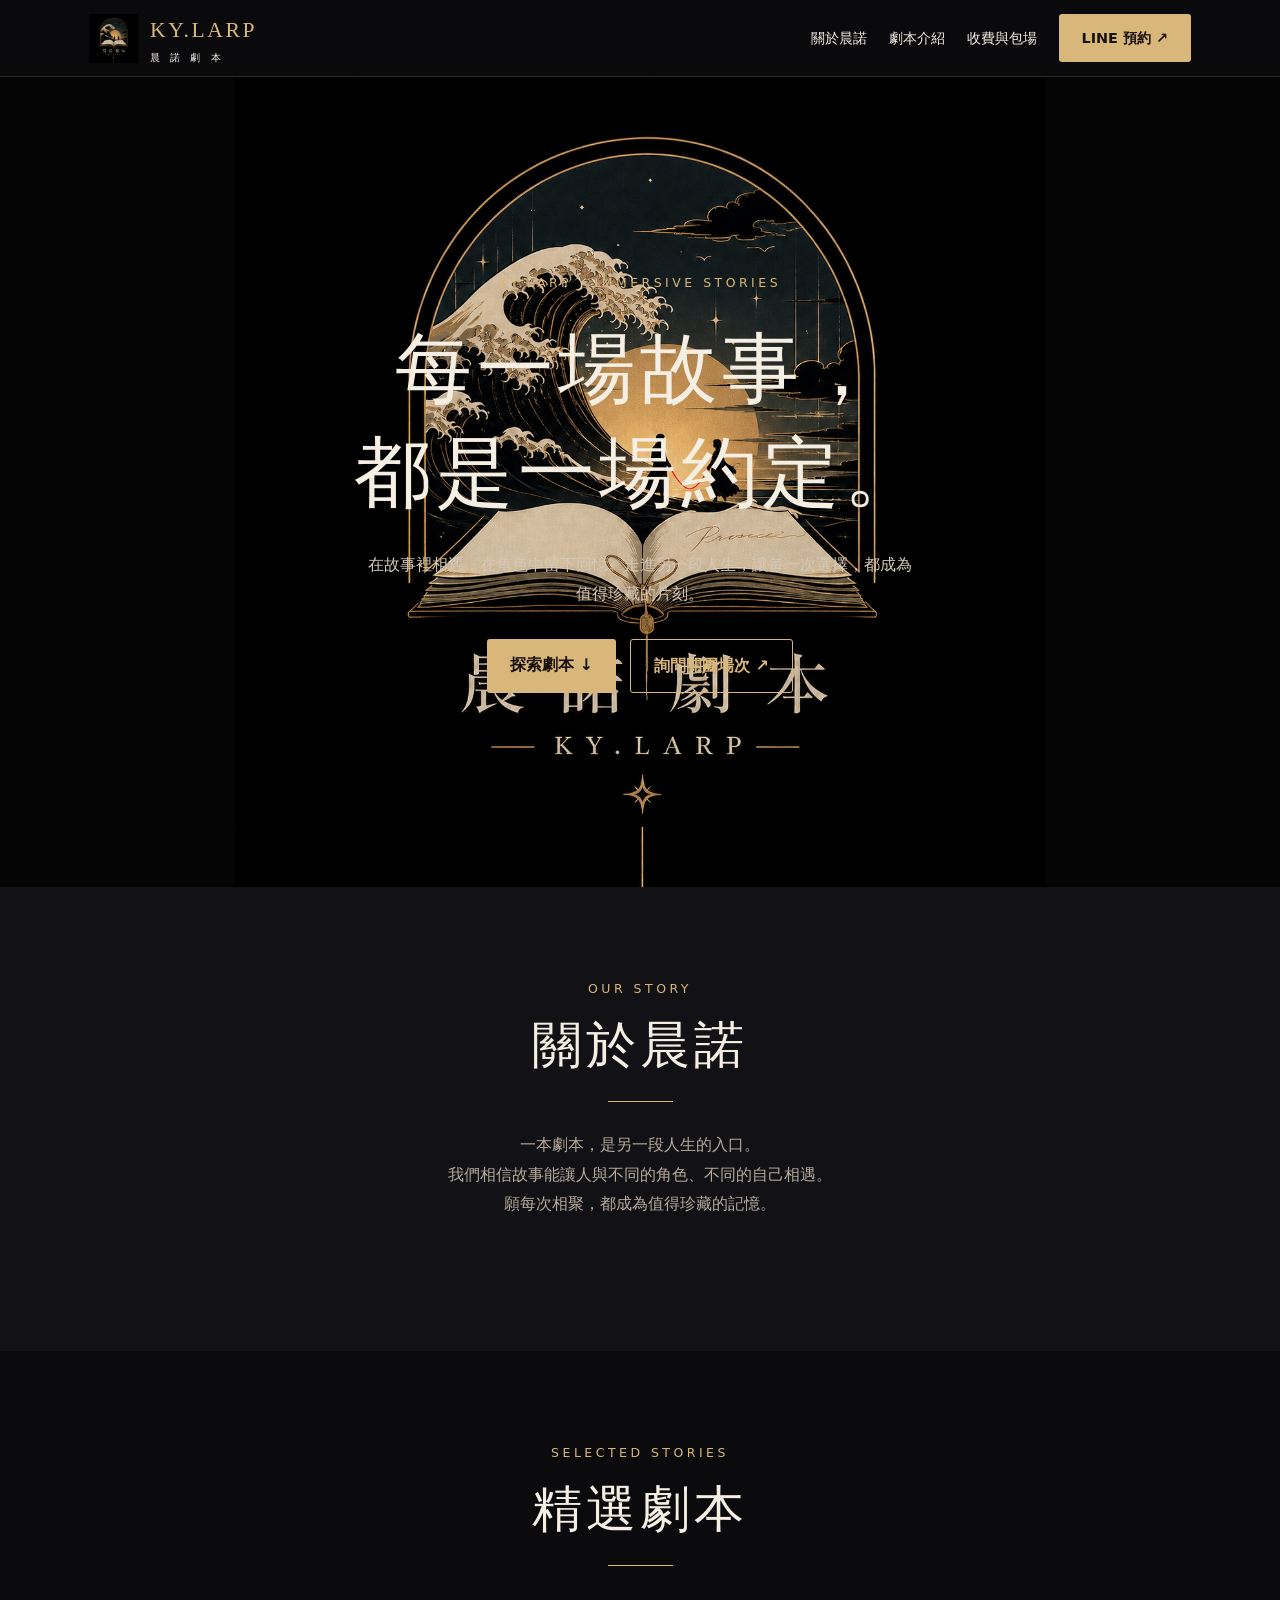
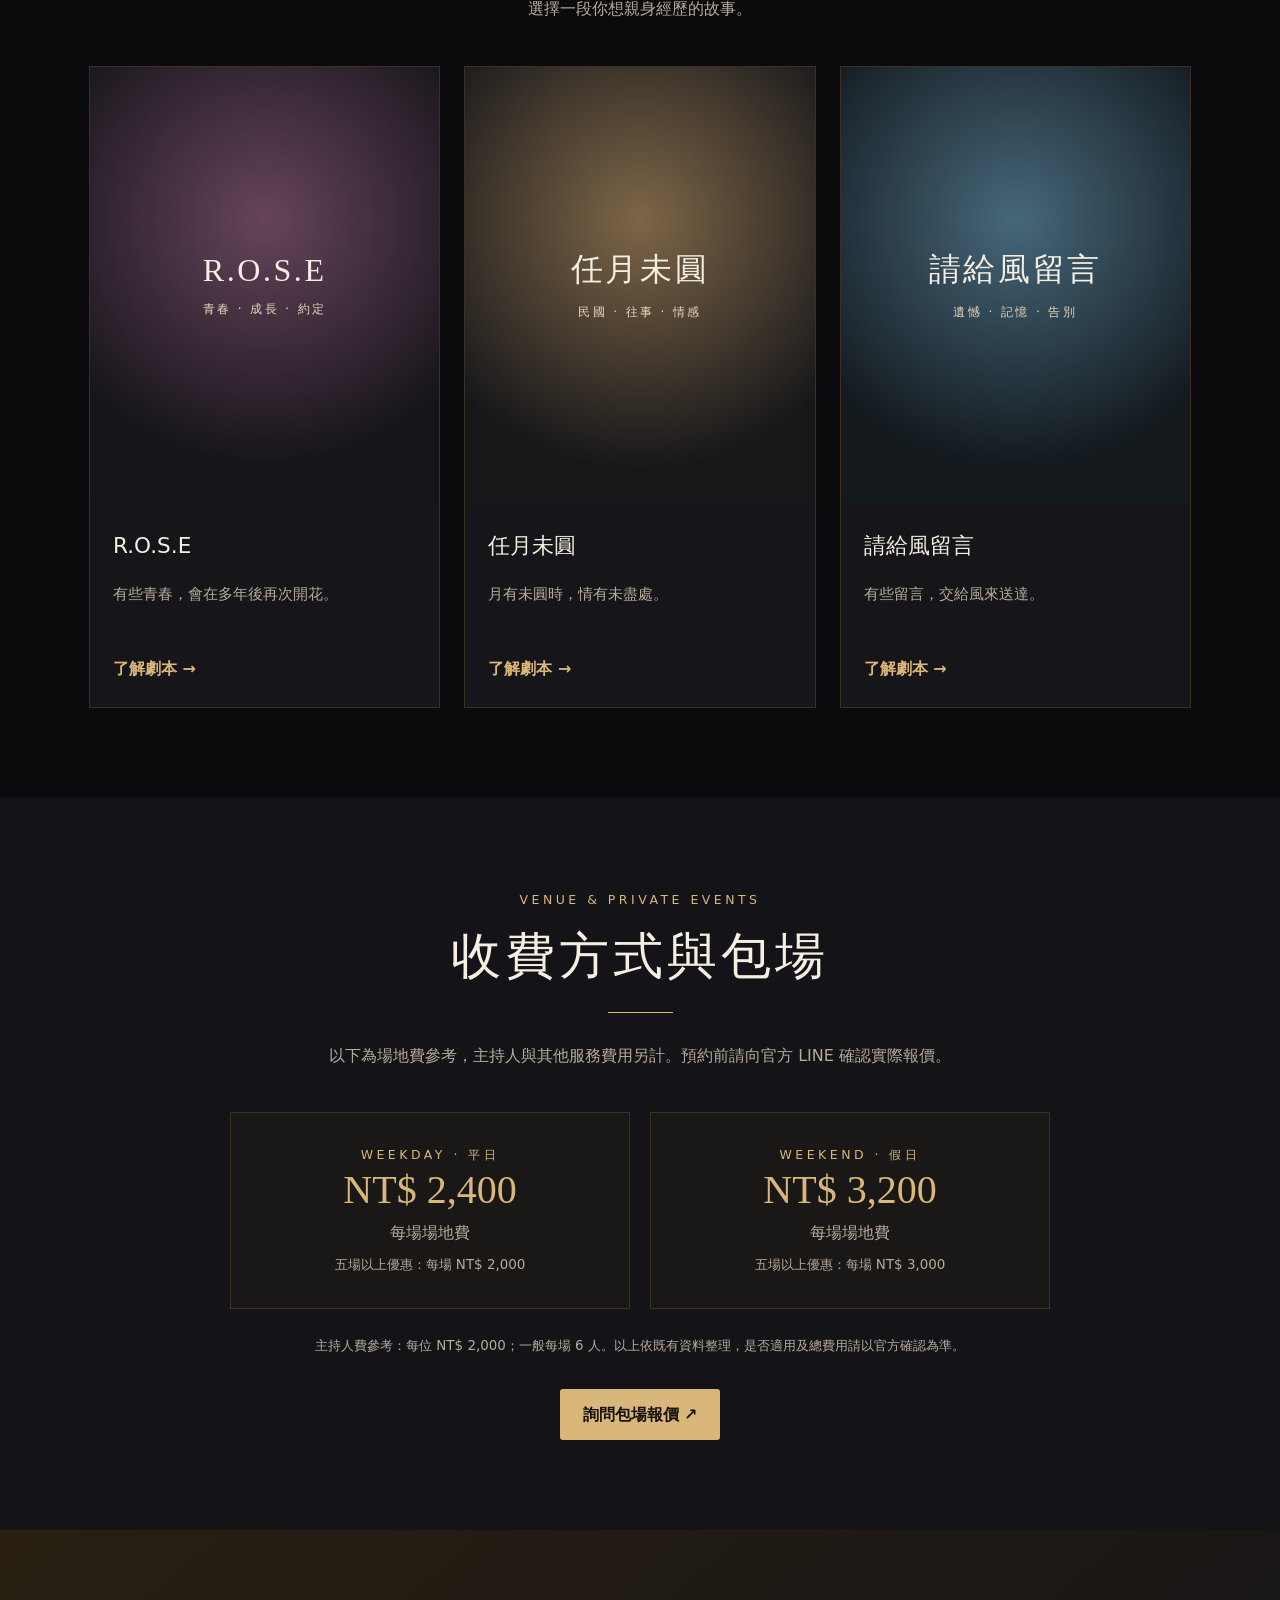
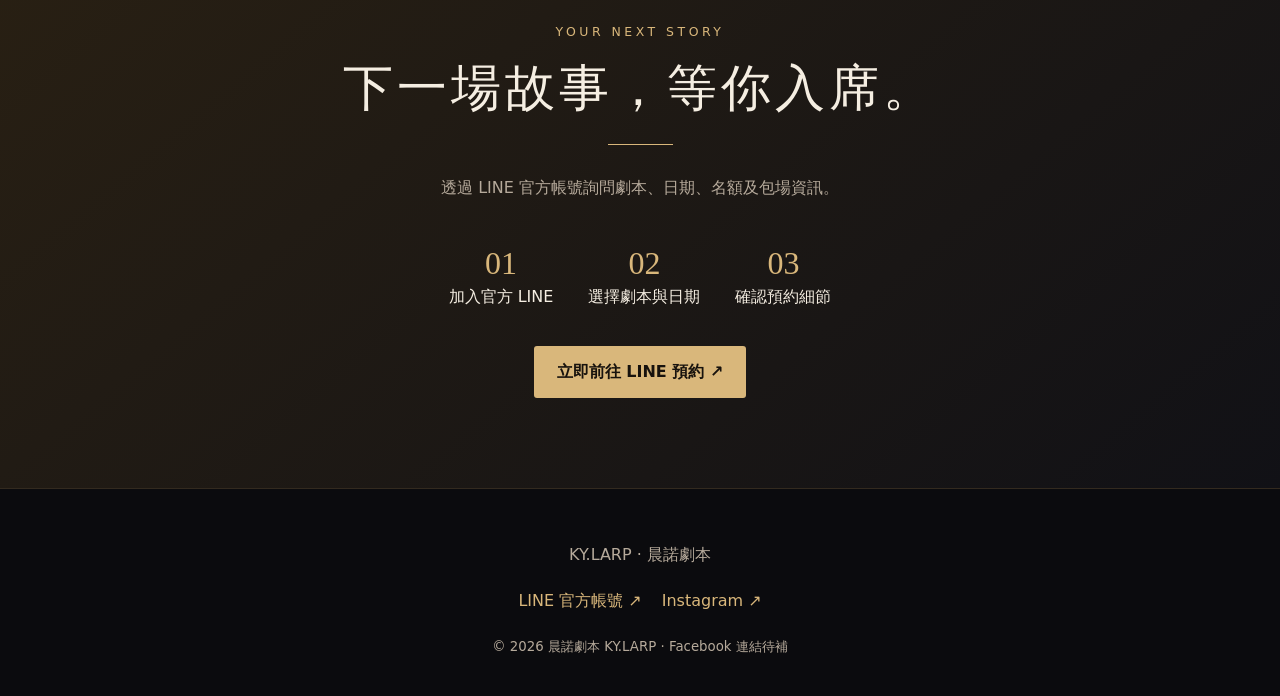
==== commit 84d94dcd: "Update index.html" ====
--- a/index.html
+++ b/index.html
@@ -1 +1,2 @@
-<!doctype html><html lang="zh-Hant"><head><meta charset="utf-8"><meta name="viewport" content="width=device-width,initial-scale=1"><meta name="theme-color" content="#0b0b0e"><meta name="description" content="晨諾劇本 KY.LARP｜沉浸式劇本體驗、劇本介紹與預約詢問。"><title>官方網站｜晨諾劇本 KY.LARP</title><link rel="stylesheet" href="assets/style.css"></head><body><header><div class="wrap nav"><a class="brand" href="index.html" aria-label="晨諾劇本首頁"><img src="assets/logo.png" alt="" onerror="this.hidden=true"> <span>KY.LARP<small>晨 諾 劇 本</small></span></a><nav aria-label="網站導覽"><a href="index.html#about">關於晨諾</a><a href="index.html#stories">劇本介紹</a><a href="index.html#pricing">收費與包場</a><a class="btn" href="https://lin.ee/7139H4P" target="_blank" rel="noopener noreferrer">LINE 預約 ↗</a></nav></div></header><main><section class="hero" id="home"><div class="wrap"><img class="hero-logo" src="assets/logo.png" alt="晨諾劇本 KY.LARP 官方品牌標誌"><div class="eyebrow">KY.LARP · IMMERSIVE STORIES</div><h1>每一場故事，<br>都是一場約定。</h1><p>在故事裡相遇，在角色中留下回憶。走進另一段人生，讓每一次選擇，都成為值得珍藏的片刻。</p><div class="actions"><a class="btn" href="#stories">探索劇本 ↓</a><a class="btn outline" href="https://lin.ee/7139H4P" target="_blank" rel="noopener noreferrer">詢問開團場次 ↗</a></div></div></section><section class="about center" id="about"><div class="wrap"><div class="eyebrow">OUR STORY</div><h2 class="section-title">關於晨諾</h2><div class="rule"></div><p class="lead">一本劇本，是另一段人生的入口。<br>我們相信故事能讓人與不同的角色、不同的自己相遇。<br>願每次相聚，都成為值得珍藏的記憶。</p></div></section><section id="stories"><div class="wrap"><div class="eyebrow center">SELECTED STORIES</div><h2 class="section-title center">精選劇本</h2><div class="rule"></div><p class="lead center">選擇一段你想親身經歷的故事。</p><div class="grid"><article class="card"><a href="stories/rose.html" aria-label="查看R.O.S.E介紹"><div class="cover rose"><img src="assets/rose.jpg" alt="R.O.S.E 正式封面" onerror="this.hidden=true"><div class="fallback">R.O.S.E<small>青春 · 成長 · 約定</small></div></div></a><div class="card-body"><h3>R.O.S.E</h3><p>有些青春，會在多年後再次開花。</p><a class="textlink" href="stories/rose.html">了解劇本 →</a></div></article><article class="card"><a href="stories/moon.html" aria-label="查看任月未圓介紹"><div class="cover moon"><img src="assets/moon.jpg" alt="任月未圓 正式封面" onerror="this.hidden=true"><div class="fallback">任月未圓<small>民國 · 往事 · 情感</small></div></div></a><div class="card-body"><h3>任月未圓</h3><p>月有未圓時，情有未盡處。</p><a class="textlink" href="stories/moon.html">了解劇本 →</a></div></article><article class="card"><a href="stories/wind.html" aria-label="查看請給風留言介紹"><div class="cover wind"><img src="assets/wind.jpg" alt="請給風留言 正式封面" onerror="this.hidden=true"><div class="fallback">請給風留言<small>遺憾 · 記憶 · 告別</small></div></div></a><div class="card-body"><h3>請給風留言</h3><p>有些留言，交給風來送達。</p><a class="textlink" href="stories/wind.html">了解劇本 →</a></div></article></div></div></section><section class="pricing" id="pricing"><div class="wrap center"><div class="eyebrow">VENUE & PRIVATE EVENTS</div><h2 class="section-title">收費方式與包場</h2><div class="rule"></div><p class="lead">以下為場地費參考，主持人與其他服務費用另計。預約前請向官方 LINE 確認實際報價。</p><div class="price-grid"><div class="price-box"><div class="eyebrow">WEEKDAY · 平日</div><strong>NT$ 2,400</strong><p>每場場地費</p><div class="fine">五場以上優惠：每場 NT$ 2,000</div></div><div class="price-box"><div class="eyebrow">WEEKEND · 假日</div><strong>NT$ 3,200</strong><p>每場場地費</p><div class="fine">五場以上優惠：每場 NT$ 3,000</div></div></div><p class="fine" style="margin-top:25px">主持人費參考：每位 NT$ 2,000；一般每場 6 人。以上依既有資料整理，是否適用及總費用請以官方確認為準。</p><div class="actions" style="justify-content:center"><a class="btn" href="https://lin.ee/7139H4P" target="_blank" rel="noopener noreferrer">詢問包場報價 ↗</a></div></div></section><section class="booking" id="booking"><div class="wrap"><div class="eyebrow">YOUR NEXT STORY</div><h2 class="section-title">下一場故事，等你入席。</h2><div class="rule"></div><p class="lead">透過 LINE 官方帳號詢問劇本、日期、名額及包場資訊。</p><div class="steps"><div><span>01</span>加入官方 LINE</div><div><span>02</span>選擇劇本與日期</div><div><span>03</span>確認預約細節</div></div><a class="btn" href="https://lin.ee/7139H4P" target="_blank" rel="noopener noreferrer">立即前往 LINE 預約 ↗</a></div></section></main><footer><div class="wrap"><p>KY.LARP · 晨諾劇本</p><p><a href="https://lin.ee/7139H4P" target="_blank" rel="noopener noreferrer">LINE 官方帳號 ↗</a><a href="https://www.instagram.com/ky.larp?obrf=MW9jNWhvdXUwZjFtaQ==" target="_blank" rel="noopener noreferrer">Instagram ↗</a></p><small>© <span id="year">2026</span> 晨諾劇本 KY.LARP · Facebook 連結待補</small></div></footer><script>document.getElementById('year').textContent=new Date().getFullYear()</script></body></html>+<!doctype html><html lang="zh-Hant"><head><meta charset="utf-8"><meta name="viewport" content="width=device-width,initial-scale=1"><meta name="theme-color" content="#0b0b0e"><meta name="description" content="晨諾劇本 KY.LARP｜沉浸式劇本體驗、劇本介紹與預約詢問。"><title>官方網站｜晨諾劇本 KY.LARP</title><link rel="stylesheet" href="assets/style.css?v=12""></head><body><header><div class="wrap nav"><a class="brand" href="index.html" aria-label="晨諾劇本首頁"><img src="assets/logo.png" alt="" onerror="this.hidden=true"> <span>KY.LARP<small>晨 諾 劇 本</small></span></a><nav aria-label="網站導覽"><a href="index.html#about">關於晨諾</a><a href="index.html#stories">劇本介紹</a><a href="index.html#pricing">收費與包場</a><a class="btn" href="https://lin.ee/7139H4P" target="_blank" rel="noopener noreferrer">LINE 預約 ↗</a></nav></div></header><main><section class="hero" id="home"><div class="wrap"><img class="hero-logo" src="assets/logo.png" alt="晨諾劇本 KY.LARP 官方品牌標誌"><div class="eyebrow">KY.LARP · IMMERSIVE STORIES</div><h1>每一場故事，<br>都是一場約定。</h1><p>在故事裡相遇，在角色中留下回憶。走進另一段人生，讓每一次選擇，都成為值得珍藏的片刻。</p><div class="actions"><a class="btn" href="#stories">探索劇本 ↓</a><a class="btn outline" href="https://lin.ee/7139H4P" target="_blank" rel="noopener noreferrer">詢問開團場次 ↗</a></div></div></section><section class="about center" id="about"><div class="wrap"><div class="eyebrow">OUR STORY</div><h2 class="section-title">關於晨諾</h2><div class="rule"></div><p class="lead">一本劇本，是另一段人生的入口。<br>我們相信故事能讓人與不同的角色、不同的自己相遇。<br>願每次相聚，都成為值得珍藏的記憶。</p></div></section><section id="stories"><div class="wrap"><div class="eyebrow center">SELECTED STORIES</div><h2 class="section-title center">精選劇本</h2><div class="rule"></div><p class="lead center">選擇一段你想親身經歷的故事。</p><div class="grid"><article class="card"><a href="stories/rose.html" aria-label="查看R.O.S.E介紹"><div class="cover rose"><img src="assets/rose.jpg" alt="R.O.S.E 正式封面" onerror="this.hidden=true"><div class="fallback">R.O.S.E<small>青春 · 成長 · 約定</small></div></div></a><div class="card-body"><h3>R.O.S.E</h3><p>有些青春，會在多年後再次開花。</p><a class="textlink" href="stories/rose.html">了解劇本 →</a></div></article><article class="card"><a href="stories/moon.html" aria-label="查看任月未圓介紹"><div class="cover moon"><img src="assets/moon.jpg" alt="任月未圓 正式封面" onerror="this.hidden=true"><div class="fallback">任月未圓<small>民國 · 往事 · 情感</small></div></div></a><div class="card-body"><h3>任月未圓</h3><p>月有未圓時，情有未盡處。</p><a class="textlink" href="stories/moon.html">了解劇本 →</a></div></article><article class="card"><a href="stories/wind.html" aria-label="查看請給風留言介紹"><div class="cover wind"><img src="assets/wind.jpg" alt="請給風留言 正式封面" onerror="this.hidden=true"><div class="fallback">請給風留言<small>遺憾 · 記憶 · 告別</small></div></div></a><div class="card-body"><h3>請給風留言</h3><p>有些留言，交給風來送達。</p><a class="textlink" href="stories/wind.html">了解劇本 →</a></div></article></div></div></section><section class="pricing" id="pricing"><div class="wrap center"><div class="eyebrow">VENUE & PRIVATE EVENTS</div><h2 class="section-title">收費方式與包場</h2><div class="rule"></div><p class="lead">以下為場地費參考，主持人與其他服務費用另計。預約前請向官方 LINE 確認實際報價。</p><div class="price-grid"><div class="price-box"><div class="eyebrow">WEEKDAY · 平日</div><strong>NT$ 2,400</strong><p>每場場地費</p><div class="fine">五場以上優惠：每場 NT$ 2,000</div></div><div class="price-box"><div class="eyebrow">WEEKEND · 假日</div><strong>NT$ 3,200</strong><p>每場場地費</p><div class="fine">五場以上優惠：每場 NT$ 3,000</div></div></div><p class="fine" style="margin-top:25px">主持人費參考：每位 NT$ 2,000；一般每場 6 人。以上依既有資料整理，是否適用及總費用請以官方確認為準。</p><div class="actions" style="justify-content:center"><a class="btn" href="https://lin.ee/7139H4P" target="_blank" rel="noopener noreferrer">詢問包場報價 ↗</a></div></div></section><section class="booking" id="booking"><div class="wrap"><div class="eyebrow">YOUR NEXT STORY</div><h2 class="section-title">下一場故事，等你入席。</h2><div class="rule"></div><p class="lead">透過 LINE 官方帳號詢問劇本、日期、名額及包場資訊。</p><div class="steps"><div><span>01</span>加入官方 LINE</div><div><span>02</span>選擇劇本與日期</div><div><span>03</span>確認預約細節</div></div><a class="btn" href="https://lin.ee/7139H4P" target="_blank" rel="noopener noreferrer">立即前往 LINE 預約 ↗</a></div></section></main><footer><div class="wrap"><p>KY.LARP · 晨諾劇本</p><p><a href="https://lin.ee/7139H4P" target="_blank" rel="noopener noreferrer">LINE 官方帳號 ↗</a><a href="https://www.instagram.com/ky.larp?obrf=MW9jNWhvdXUwZjFtaQ==" target="_blank" rel="noopener noreferrer">Instagram ↗</a></p><small>© <span id="year">2026</span> 晨諾劇本 KY.LARP · Facebook 連結待補</small></div></footer><script>document.getElementById('year').textContent=new Date().getFullYear()</script></body></html>
+<!-- 晨諾劇本官網 3.0 重新部署 -->
--- a/assets/style.css
+++ b/assets/style.css
@@ -7,3 +7,25 @@
 .hero .actions{justify-content:center}
 .hero p{margin-left:auto;margin-right:auto}
 @media(max-width:600px){.hero-logo{width:min(245px,72vw);margin-bottom:20px}}
+/* 晨諾劇本首頁 LOGO 背景 */
+.hero {
+  background-image: linear-gradient(rgba(0,0,0,.28), rgba(0,0,0,.68)), url("logo.png") !important;
+  background-position: center center !important;
+  background-size: contain !important;
+  background-repeat: no-repeat !important;
+  background-color: #080808 !important;
+  min-height: 85vh;
+}/* 只保留背景 LOGO，隱藏中央 LOGO */
+.hero-logo {
+  display: none !important;
+}
+
+.hero::before,
+.hero::after {
+  display: none !important;
+}
+
+.hero {
+  background: #050505 url("logo.png") center center / contain no-repeat !important;
+  min-height: 90vh;
+}
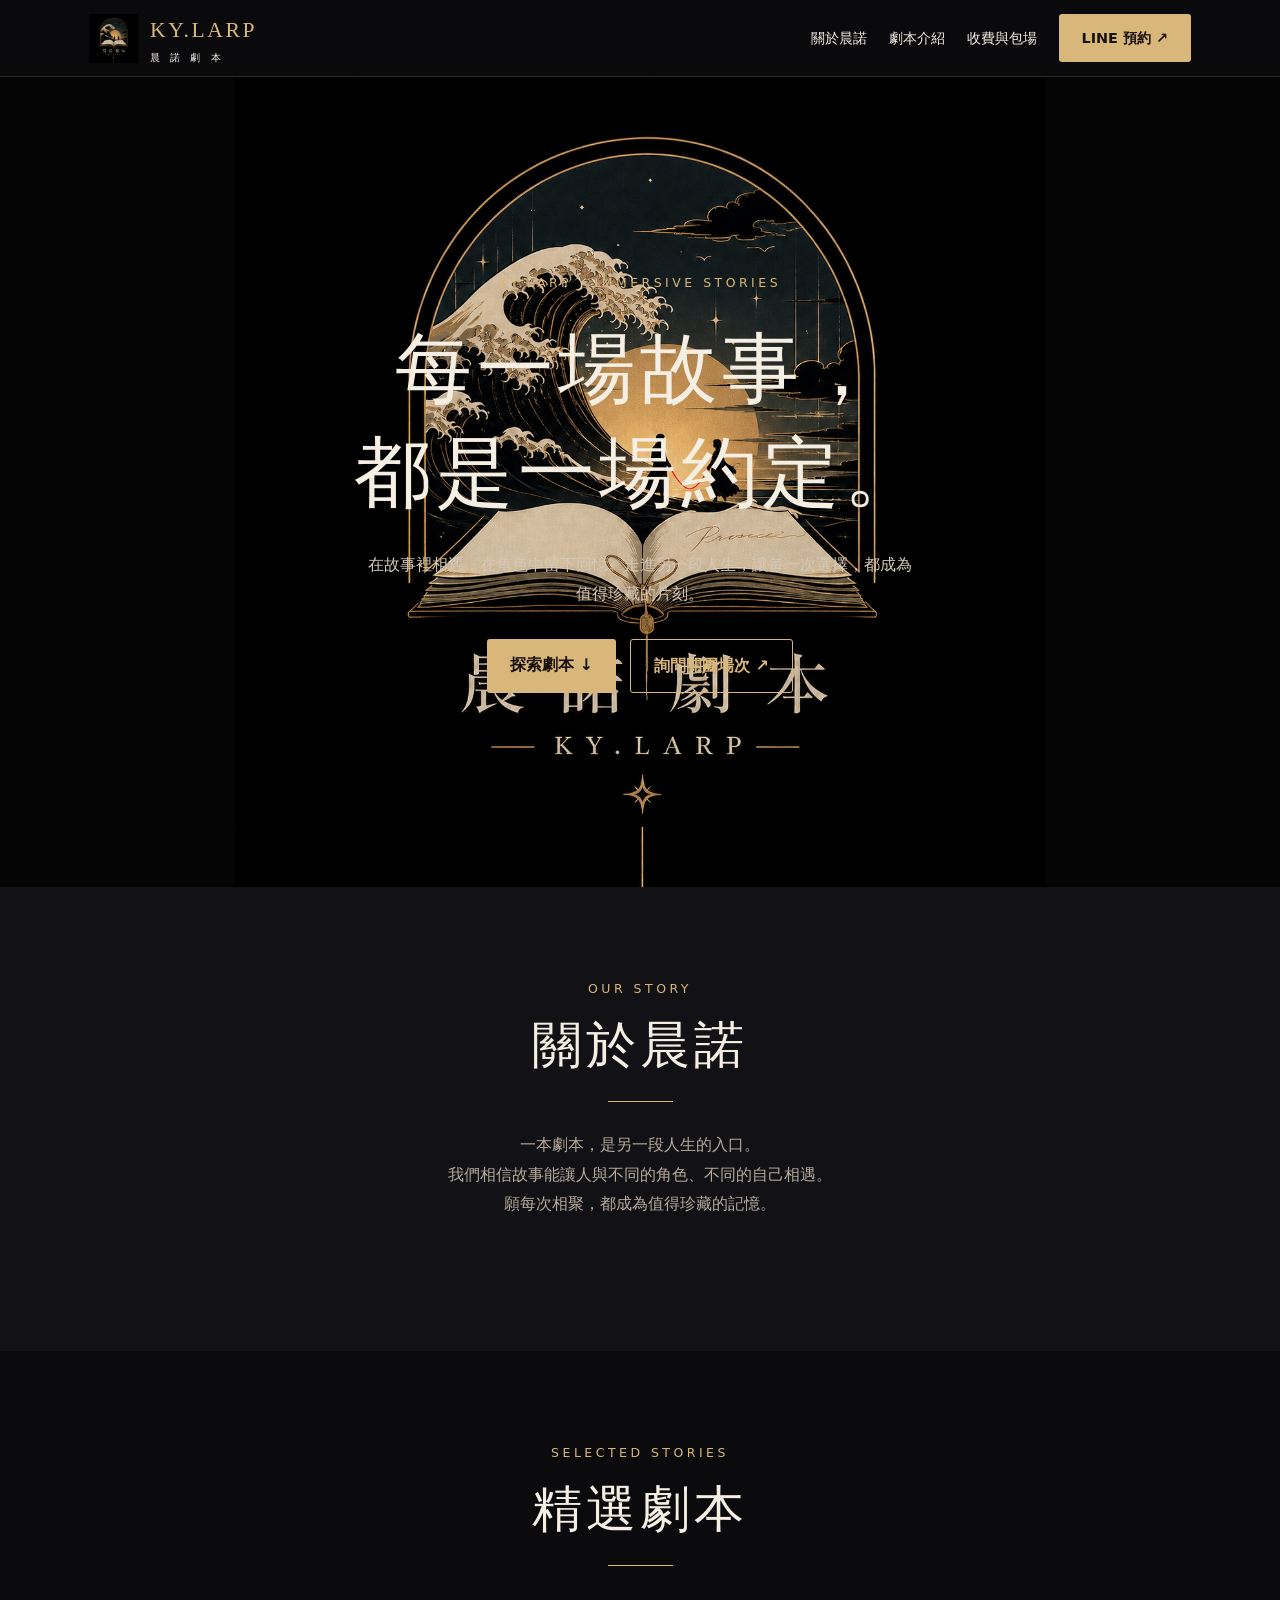
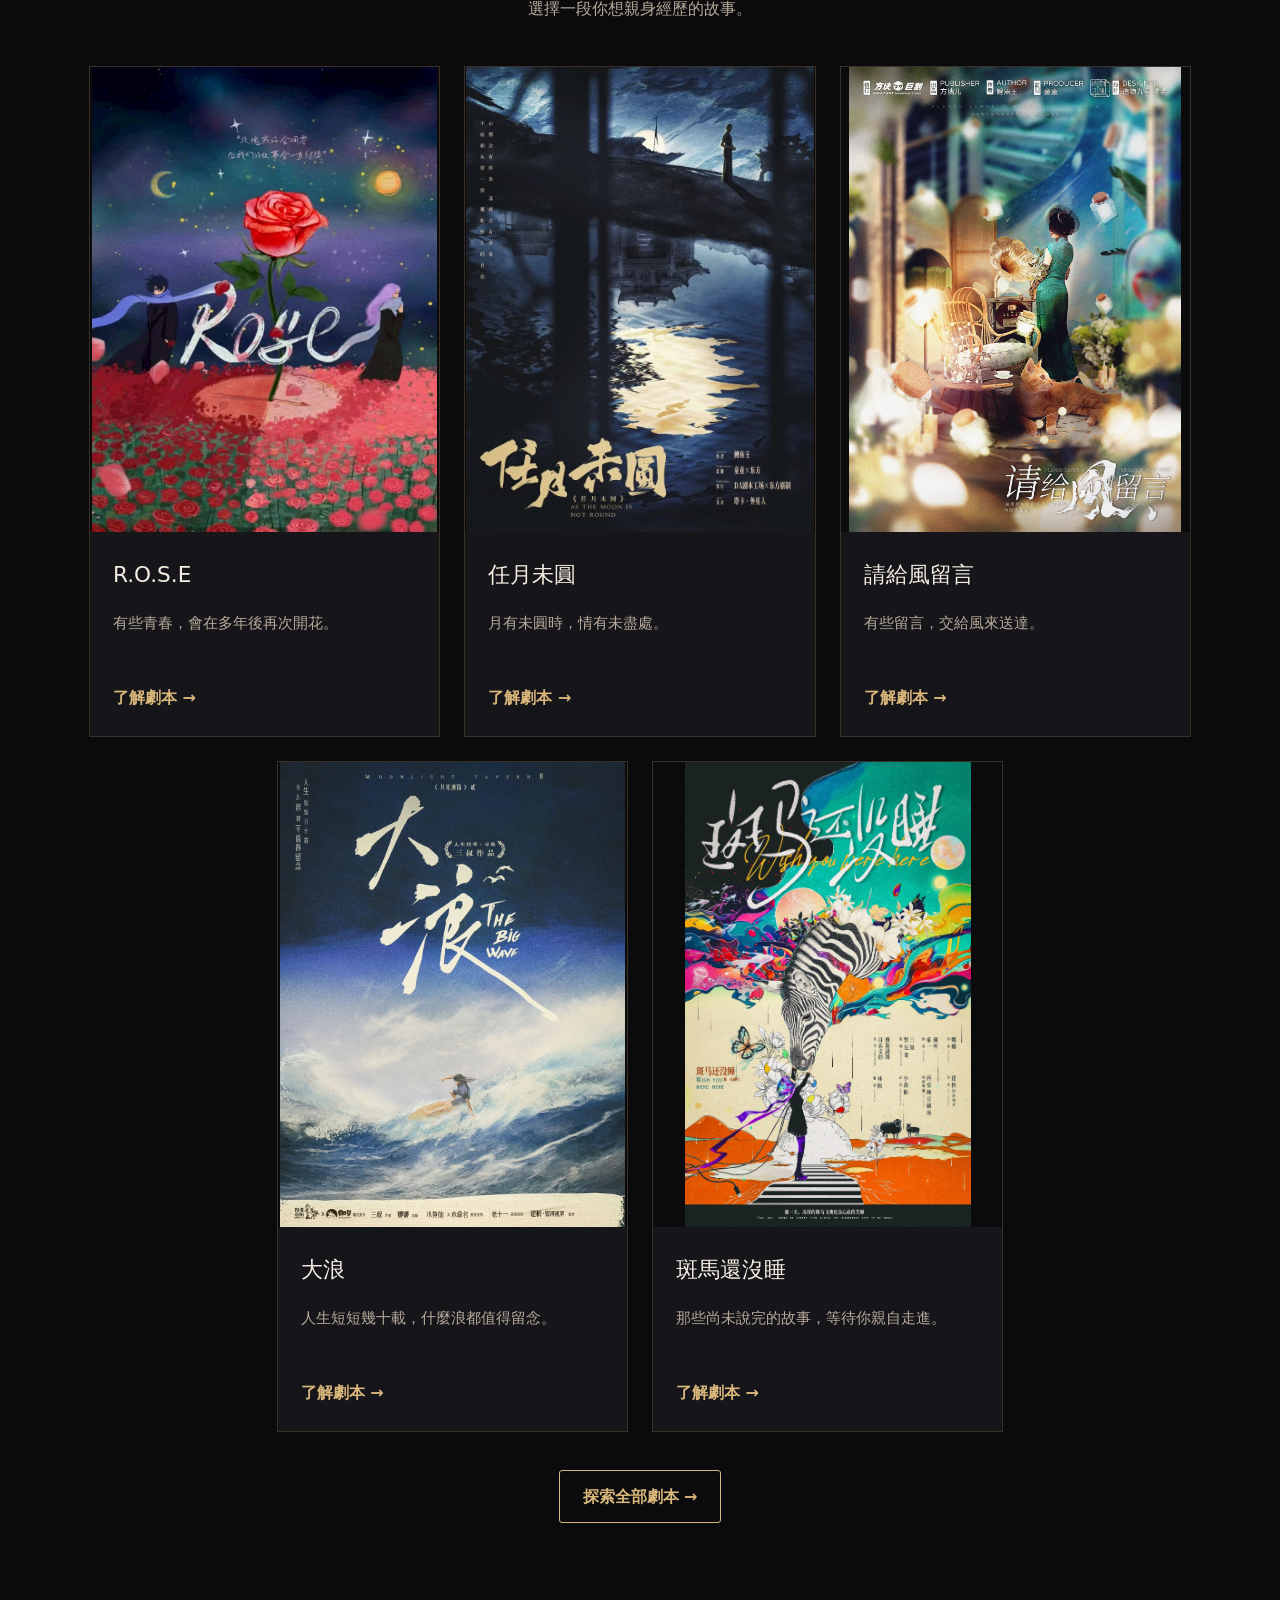
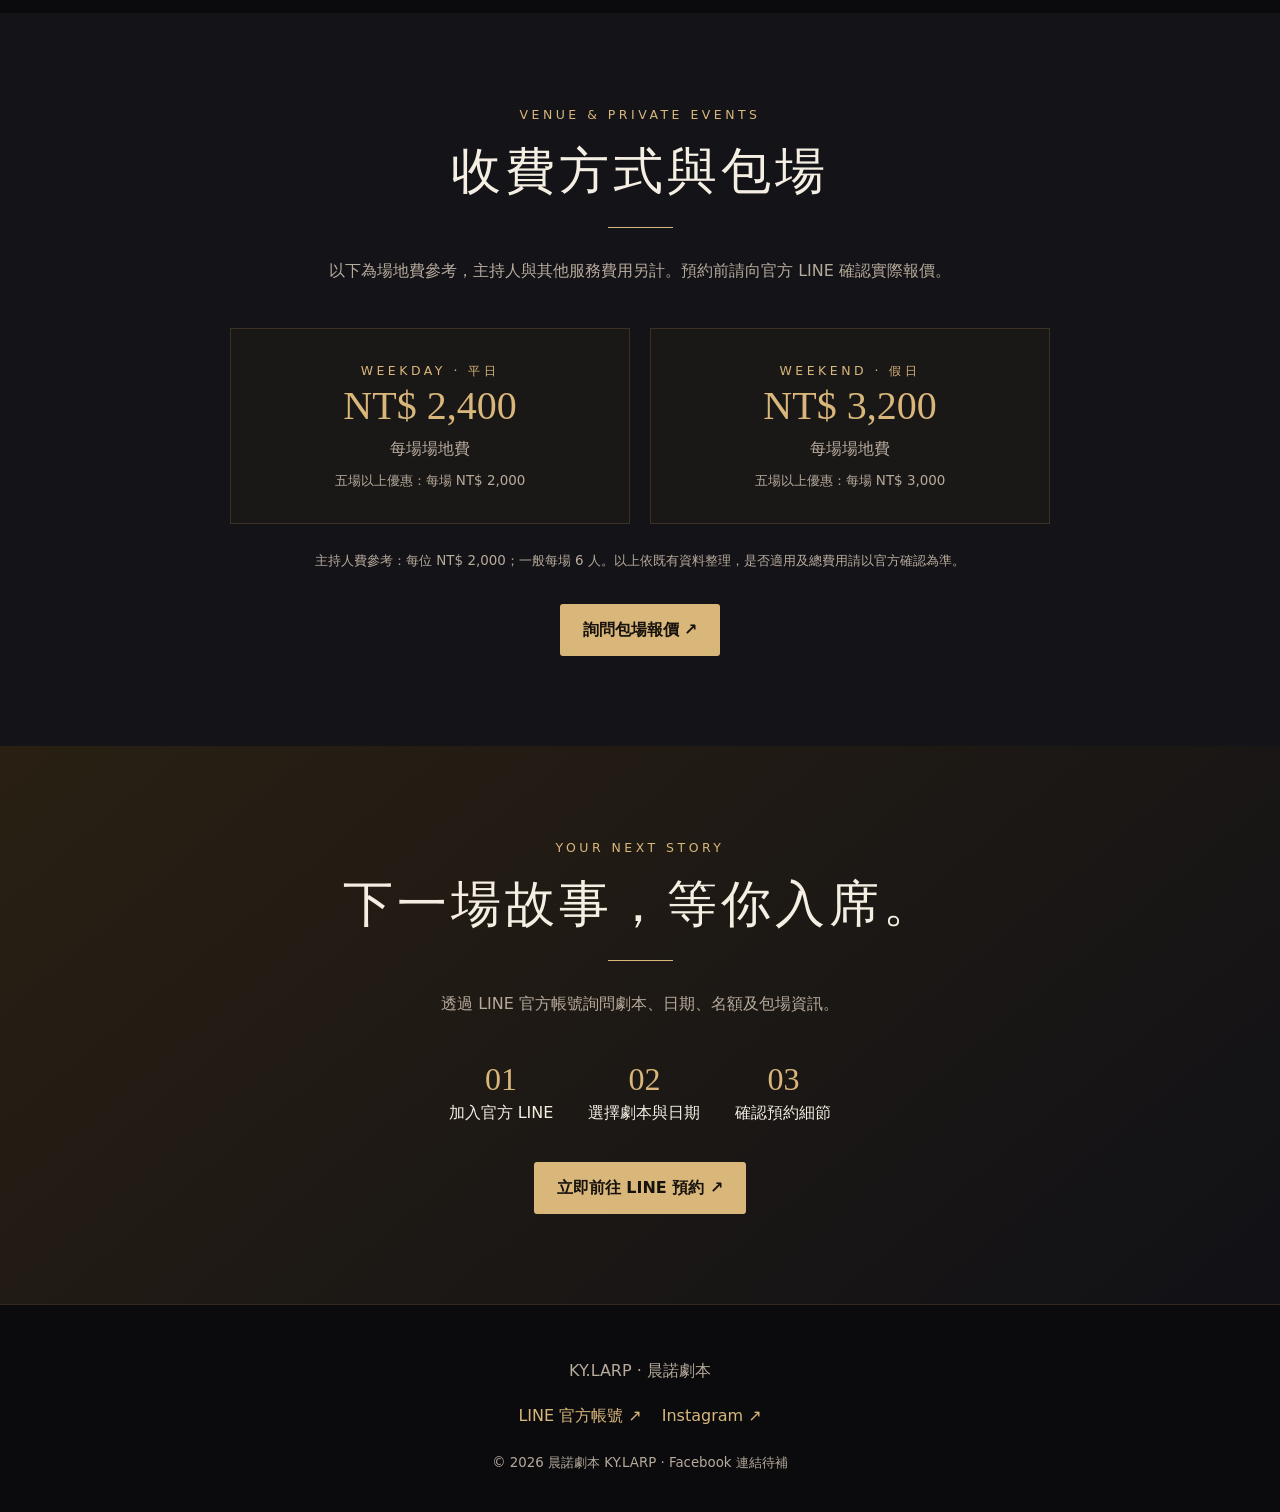
==== commit f9e129e5: "Update index.html" ====
--- a/index.html
+++ b/index.html
@@ -1,2 +1,12 @@
-<!doctype html><html lang="zh-Hant"><head><meta charset="utf-8"><meta name="viewport" content="width=device-width,initial-scale=1"><meta name="theme-color" content="#0b0b0e"><meta name="description" content="晨諾劇本 KY.LARP｜沉浸式劇本體驗、劇本介紹與預約詢問。"><title>官方網站｜晨諾劇本 KY.LARP</title><link rel="stylesheet" href="assets/style.css?v=12""></head><body><header><div class="wrap nav"><a class="brand" href="index.html" aria-label="晨諾劇本首頁"><img src="assets/logo.png" alt="" onerror="this.hidden=true"> <span>KY.LARP<small>晨 諾 劇 本</small></span></a><nav aria-label="網站導覽"><a href="index.html#about">關於晨諾</a><a href="index.html#stories">劇本介紹</a><a href="index.html#pricing">收費與包場</a><a class="btn" href="https://lin.ee/7139H4P" target="_blank" rel="noopener noreferrer">LINE 預約 ↗</a></nav></div></header><main><section class="hero" id="home"><div class="wrap"><img class="hero-logo" src="assets/logo.png" alt="晨諾劇本 KY.LARP 官方品牌標誌"><div class="eyebrow">KY.LARP · IMMERSIVE STORIES</div><h1>每一場故事，<br>都是一場約定。</h1><p>在故事裡相遇，在角色中留下回憶。走進另一段人生，讓每一次選擇，都成為值得珍藏的片刻。</p><div class="actions"><a class="btn" href="#stories">探索劇本 ↓</a><a class="btn outline" href="https://lin.ee/7139H4P" target="_blank" rel="noopener noreferrer">詢問開團場次 ↗</a></div></div></section><section class="about center" id="about"><div class="wrap"><div class="eyebrow">OUR STORY</div><h2 class="section-title">關於晨諾</h2><div class="rule"></div><p class="lead">一本劇本，是另一段人生的入口。<br>我們相信故事能讓人與不同的角色、不同的自己相遇。<br>願每次相聚，都成為值得珍藏的記憶。</p></div></section><section id="stories"><div class="wrap"><div class="eyebrow center">SELECTED STORIES</div><h2 class="section-title center">精選劇本</h2><div class="rule"></div><p class="lead center">選擇一段你想親身經歷的故事。</p><div class="grid"><article class="card"><a href="stories/rose.html" aria-label="查看R.O.S.E介紹"><div class="cover rose"><img src="assets/rose.jpg" alt="R.O.S.E 正式封面" onerror="this.hidden=true"><div class="fallback">R.O.S.E<small>青春 · 成長 · 約定</small></div></div></a><div class="card-body"><h3>R.O.S.E</h3><p>有些青春，會在多年後再次開花。</p><a class="textlink" href="stories/rose.html">了解劇本 →</a></div></article><article class="card"><a href="stories/moon.html" aria-label="查看任月未圓介紹"><div class="cover moon"><img src="assets/moon.jpg" alt="任月未圓 正式封面" onerror="this.hidden=true"><div class="fallback">任月未圓<small>民國 · 往事 · 情感</small></div></div></a><div class="card-body"><h3>任月未圓</h3><p>月有未圓時，情有未盡處。</p><a class="textlink" href="stories/moon.html">了解劇本 →</a></div></article><article class="card"><a href="stories/wind.html" aria-label="查看請給風留言介紹"><div class="cover wind"><img src="assets/wind.jpg" alt="請給風留言 正式封面" onerror="this.hidden=true"><div class="fallback">請給風留言<small>遺憾 · 記憶 · 告別</small></div></div></a><div class="card-body"><h3>請給風留言</h3><p>有些留言，交給風來送達。</p><a class="textlink" href="stories/wind.html">了解劇本 →</a></div></article></div></div></section><section class="pricing" id="pricing"><div class="wrap center"><div class="eyebrow">VENUE & PRIVATE EVENTS</div><h2 class="section-title">收費方式與包場</h2><div class="rule"></div><p class="lead">以下為場地費參考，主持人與其他服務費用另計。預約前請向官方 LINE 確認實際報價。</p><div class="price-grid"><div class="price-box"><div class="eyebrow">WEEKDAY · 平日</div><strong>NT$ 2,400</strong><p>每場場地費</p><div class="fine">五場以上優惠：每場 NT$ 2,000</div></div><div class="price-box"><div class="eyebrow">WEEKEND · 假日</div><strong>NT$ 3,200</strong><p>每場場地費</p><div class="fine">五場以上優惠：每場 NT$ 3,000</div></div></div><p class="fine" style="margin-top:25px">主持人費參考：每位 NT$ 2,000；一般每場 6 人。以上依既有資料整理，是否適用及總費用請以官方確認為準。</p><div class="actions" style="justify-content:center"><a class="btn" href="https://lin.ee/7139H4P" target="_blank" rel="noopener noreferrer">詢問包場報價 ↗</a></div></div></section><section class="booking" id="booking"><div class="wrap"><div class="eyebrow">YOUR NEXT STORY</div><h2 class="section-title">下一場故事，等你入席。</h2><div class="rule"></div><p class="lead">透過 LINE 官方帳號詢問劇本、日期、名額及包場資訊。</p><div class="steps"><div><span>01</span>加入官方 LINE</div><div><span>02</span>選擇劇本與日期</div><div><span>03</span>確認預約細節</div></div><a class="btn" href="https://lin.ee/7139H4P" target="_blank" rel="noopener noreferrer">立即前往 LINE 預約 ↗</a></div></section></main><footer><div class="wrap"><p>KY.LARP · 晨諾劇本</p><p><a href="https://lin.ee/7139H4P" target="_blank" rel="noopener noreferrer">LINE 官方帳號 ↗</a><a href="https://www.instagram.com/ky.larp?obrf=MW9jNWhvdXUwZjFtaQ==" target="_blank" rel="noopener noreferrer">Instagram ↗</a></p><small>© <span id="year">2026</span> 晨諾劇本 KY.LARP · Facebook 連結待補</small></div></footer><script>document.getElementById('year').textContent=new Date().getFullYear()</script></body></html>
+<!DOCTYPE html>
+<html lang="zh-Hant"><head><meta charset="utf-8"/><meta content="width=device-width,initial-scale=1" name="viewport"/><meta content="#0b0b0e" name="theme-color"/><meta content="晨諾劇本 KY.LARP｜沉浸式劇本體驗、劇本介紹與預約詢問。" name="description"/><title>官方網站｜晨諾劇本 KY.LARP</title><link "="" href="assets/style.css?v=13" rel="stylesheet"/><style>/* 五部精選：桌面 3+2 置中，手機響應 */
+#stories .grid{display:flex;flex-wrap:wrap;justify-content:center;gap:24px}
+#stories .grid>.card{flex:0 1 calc((100% - 48px)/3);min-width:0}
+#stories .cover{height:auto!important;aspect-ratio:3/4;overflow:hidden;background:#0c0b0b}
+#stories .cover img{display:block;width:100%;height:100%;object-fit:contain}
+#stories .cover .fallback{display:none}
+#stories .all-stories-link{text-align:center;margin:38px auto 0}
+@media(max-width:800px){#stories .grid>.card{flex-basis:calc((100% - 24px)/2)}}
+@media(max-width:520px){#stories .grid>.card{flex-basis:100%;max-width:400px}}
+</style></head><body><header><div class="wrap nav"><a aria-label="晨諾劇本首頁" class="brand" href="index.html"><img alt="" onerror="this.hidden=true" src="assets/logo.png"/> <span>KY.LARP<small>晨 諾 劇 本</small></span></a><nav aria-label="網站導覽"><a href="index.html#about">關於晨諾</a><a href="index.html#stories">劇本介紹</a><a href="index.html#pricing">收費與包場</a><a class="btn" href="https://lin.ee/7139H4P" rel="noopener noreferrer" target="_blank">LINE 預約 ↗</a></nav></div></header><main><section class="hero" id="home"><div class="wrap"><img alt="晨諾劇本 KY.LARP 官方品牌標誌" class="hero-logo" src="assets/logo.png"/><div class="eyebrow">KY.LARP · IMMERSIVE STORIES</div><h1>每一場故事，<br/>都是一場約定。</h1><p>在故事裡相遇，在角色中留下回憶。走進另一段人生，讓每一次選擇，都成為值得珍藏的片刻。</p><div class="actions"><a class="btn" href="#stories">探索劇本 ↓</a><a class="btn outline" href="https://lin.ee/7139H4P" rel="noopener noreferrer" target="_blank">詢問開團場次 ↗</a></div></div></section><section class="about center" id="about"><div class="wrap"><div class="eyebrow">OUR STORY</div><h2 class="section-title">關於晨諾</h2><div class="rule"></div><p class="lead">一本劇本，是另一段人生的入口。<br/>我們相信故事能讓人與不同的角色、不同的自己相遇。<br/>願每次相聚，都成為值得珍藏的記憶。</p></div></section><section id="stories"><div class="wrap"><div class="eyebrow center">SELECTED STORIES</div><h2 class="section-title center">精選劇本</h2><div class="rule"></div><p class="lead center">選擇一段你想親身經歷的故事。</p><div class="grid"><article class="card"><a aria-label="查看R.O.S.E介紹" href="stories/rose.html"><div class="cover rose"><img alt="R.O.S.E 正式封面" onerror="this.hidden=true" src="assets/rose.jpg"/><div class="fallback">R.O.S.E<small>青春 · 成長 · 約定</small></div></div></a><div class="card-body"><h3>R.O.S.E</h3><p>有些青春，會在多年後再次開花。</p><a class="textlink" href="stories/rose.html">了解劇本 →</a></div></article><article class="card"><a aria-label="查看任月未圓介紹" href="stories/moon.html"><div class="cover moon"><img alt="任月未圓 正式封面" onerror="this.hidden=true" src="assets/moon.jpg"/><div class="fallback">任月未圓<small>民國 · 往事 · 情感</small></div></div></a><div class="card-body"><h3>任月未圓</h3><p>月有未圓時，情有未盡處。</p><a class="textlink" href="stories/moon.html">了解劇本 →</a></div></article><article class="card"><a aria-label="查看請給風留言介紹" href="stories/wind.html"><div class="cover wind"><img alt="請給風留言 正式封面" onerror="this.hidden=true" src="assets/wind.jpg"/><div class="fallback">請給風留言<small>遺憾 · 記憶 · 告別</small></div></div></a><div class="card-body"><h3>請給風留言</h3><p>有些留言，交給風來送達。</p><a class="textlink" href="stories/wind.html">了解劇本 →</a></div></article><article class="card"><a aria-label="查看大浪介紹" href="stories/wave.html"><div class="cover"><img alt="大浪 正式封面" loading="lazy" src="assets/wave.jpg"/></div></a><div class="card-body"><h3>大浪</h3><p>人生短短幾十載，什麼浪都值得留念。</p><a class="textlink" href="stories/wave.html">了解劇本 →</a></div></article><article class="card"><a aria-label="查看斑馬還沒睡介紹" href="stories/zebra.html"><div class="cover"><img alt="斑馬還沒睡 正式封面" loading="lazy" src="assets/zebra.jpg"/></div></a><div class="card-body"><h3>斑馬還沒睡</h3><p>那些尚未說完的故事，等待你親自走進。</p><a class="textlink" href="stories/zebra.html">了解劇本 →</a></div></article></div><div class="all-stories-link"><a class="btn outline" href="stories/index.html">探索全部劇本 →</a></div></div></section><section class="pricing" id="pricing"><div class="wrap center"><div class="eyebrow">VENUE &amp; PRIVATE EVENTS</div><h2 class="section-title">收費方式與包場</h2><div class="rule"></div><p class="lead">以下為場地費參考，主持人與其他服務費用另計。預約前請向官方 LINE 確認實際報價。</p><div class="price-grid"><div class="price-box"><div class="eyebrow">WEEKDAY · 平日</div><strong>NT$ 2,400</strong><p>每場場地費</p><div class="fine">五場以上優惠：每場 NT$ 2,000</div></div><div class="price-box"><div class="eyebrow">WEEKEND · 假日</div><strong>NT$ 3,200</strong><p>每場場地費</p><div class="fine">五場以上優惠：每場 NT$ 3,000</div></div></div><p class="fine" style="margin-top:25px">主持人費參考：每位 NT$ 2,000；一般每場 6 人。以上依既有資料整理，是否適用及總費用請以官方確認為準。</p><div class="actions" style="justify-content:center"><a class="btn" href="https://lin.ee/7139H4P" rel="noopener noreferrer" target="_blank">詢問包場報價 ↗</a></div></div></section><section class="booking" id="booking"><div class="wrap"><div class="eyebrow">YOUR NEXT STORY</div><h2 class="section-title">下一場故事，等你入席。</h2><div class="rule"></div><p class="lead">透過 LINE 官方帳號詢問劇本、日期、名額及包場資訊。</p><div class="steps"><div><span>01</span>加入官方 LINE</div><div><span>02</span>選擇劇本與日期</div><div><span>03</span>確認預約細節</div></div><a class="btn" href="https://lin.ee/7139H4P" rel="noopener noreferrer" target="_blank">立即前往 LINE 預約 ↗</a></div></section></main><footer><div class="wrap"><p>KY.LARP · 晨諾劇本</p><p><a href="https://lin.ee/7139H4P" rel="noopener noreferrer" target="_blank">LINE 官方帳號 ↗</a><a href="https://www.instagram.com/ky.larp?obrf=MW9jNWhvdXUwZjFtaQ==" rel="noopener noreferrer" target="_blank">Instagram ↗</a></p><small>© <span id="year">2026</span> 晨諾劇本 KY.LARP · Facebook 連結待補</small></div></footer><script>document.getElementById('year').textContent=new Date().getFullYear()</script></body></html>
 <!-- 晨諾劇本官網 3.0 重新部署 -->
